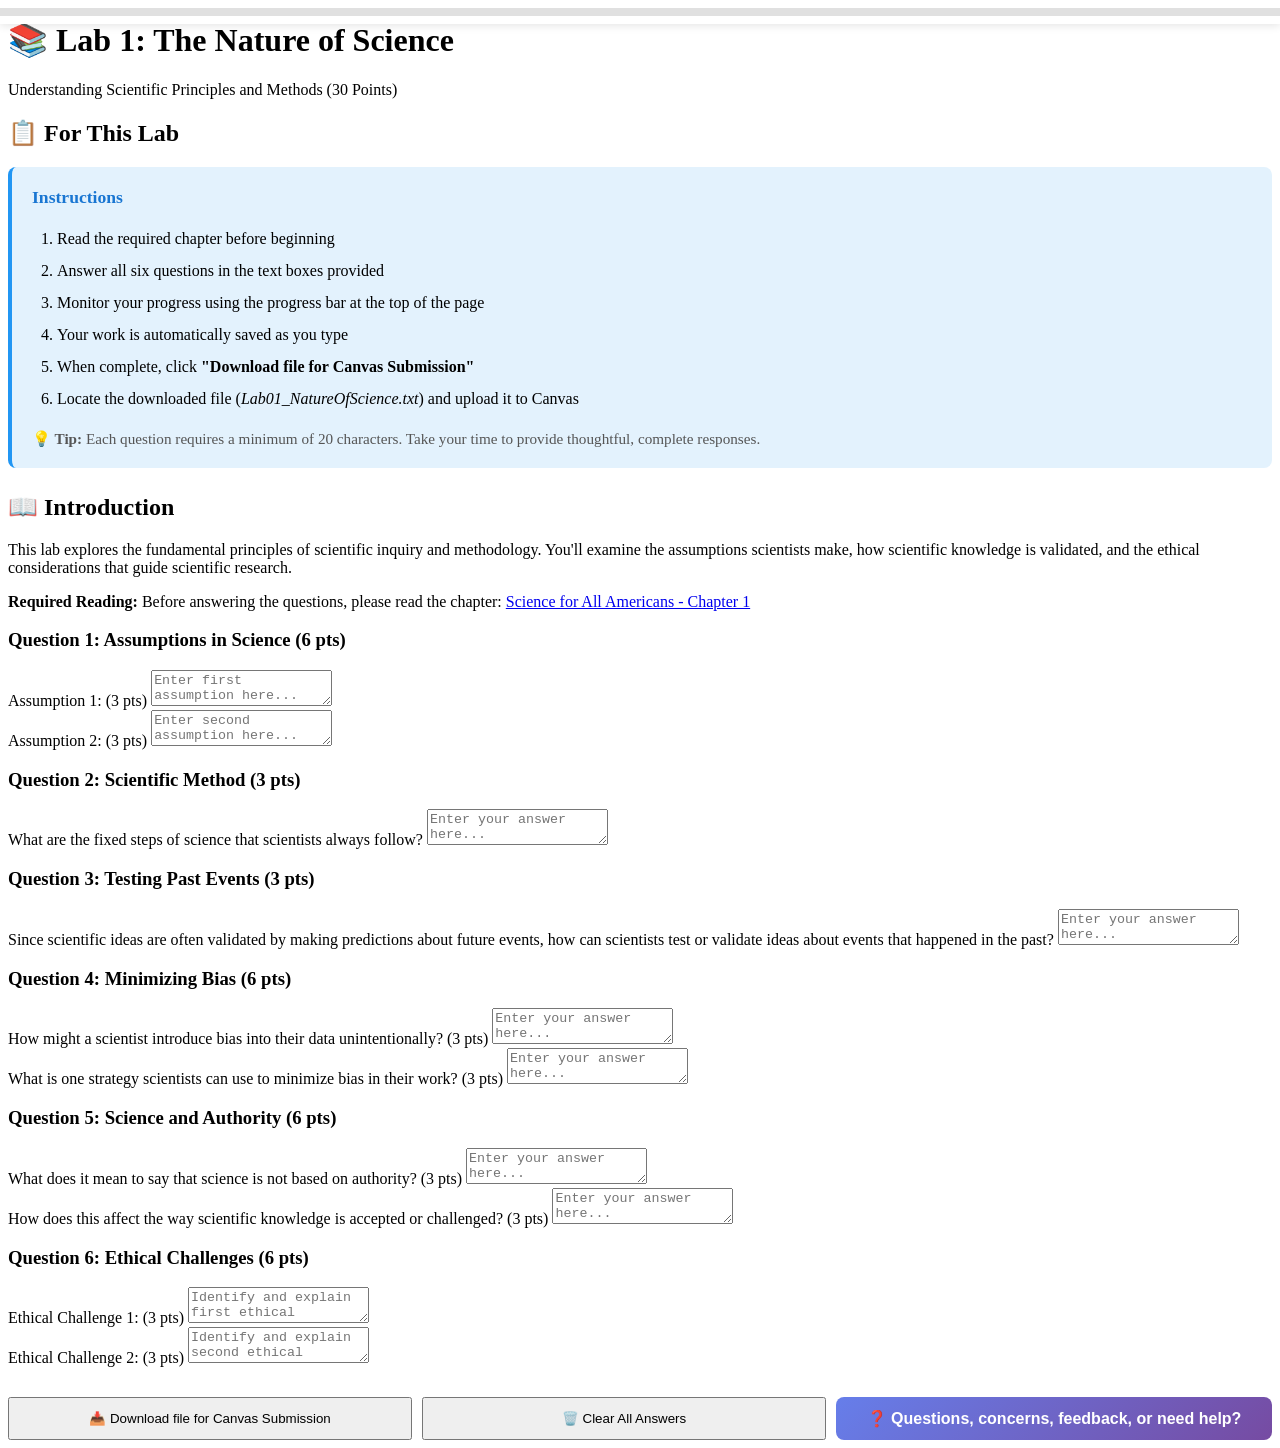
==== web-components/lab01/index.html @ 38964fb0 "Remove extra nested ul containers from all labs - use inline filename format for single-file labs" ====
<!DOCTYPE html>
<html lang="en">
  <head>
    <meta charset="UTF-8" />
    <meta name="viewport" content="width=device-width, initial-scale=1.0" />
    <title>Lab 1: Nature of Science</title>
    <link rel="stylesheet" href="./shared/styles/common.css" />
    <link rel="stylesheet" href="./shared/styles/lab-styles.css" />
  </head>
  <body>
    <!-- Progress Indicator -->
    <div
      class="progress-indicator"
      style="
        position: fixed;
        top: 0;
        left: 0;
        right: 0;
        z-index: 1000;
        background: rgba(255, 255, 255, 0.98);
        box-shadow: 0 2px 8px rgba(0, 0, 0, 0.1);
        padding: 8px 0;
      "
    >
      <div
        class="progress-bar"
        style="width: 100%; height: 8px; background: #e0e0e0; overflow: hidden"
      >
        <div
          class="progress-fill"
          id="progressFill"
          style="
            height: 8px;
            background: linear-gradient(90deg, #667eea 0%, #764ba2 100%);
            width: 0%;
            transition: width 0.3s ease;
            display: block;
          "
        ></div>
      </div>
    </div>

    <div class="container">
      <div class="header">
        <h1>📚 Lab 1: The Nature of Science</h1>
        <p>Understanding Scientific Principles and Methods (30 Points)</p>
      </div>

      <div class="content">
        <!-- For this Lab Section -->
        <div class="section">
          <h2>📋 For This Lab</h2>
          <div
            class="info-box"
            style="
              background: #e3f2fd;
              border-left: 4px solid #2196f3;
              padding: 20px;
              border-radius: 8px;
              margin-bottom: 25px;
            "
          >
            <h3
              style="
                margin-top: 0;
                margin-bottom: 15px;
                color: #1976d2;
                font-size: 1.1em;
              "
            >
              Instructions
            </h3>
            <ol style="margin: 0; padding-left: 25px; line-height: 2">
              <li>Read the required chapter before beginning</li>
              <li>Answer all six questions in the text boxes provided</li>
              <li>
                Monitor your progress using the progress bar at the top of the
                page
              </li>
              <li>Your work is automatically saved as you type</li>
              <li>
                When complete, click
                <strong>"Download file for Canvas Submission"</strong>
              </li>
              <li>
                Locate the downloaded file (<em>Lab01_NatureOfScience.txt</em>)
                and upload it to Canvas
              </li>
            </ol>
            <p
              style="
                margin-top: 15px;
                margin-bottom: 0;
                font-size: 0.95em;
                color: #555;
              "
            >
              <strong>💡 Tip:</strong> Each question requires a minimum of 20
              characters. Take your time to provide thoughtful, complete
              responses.
            </p>
          </div>
        </div>

        <!-- Introduction Section -->
        <div class="section">
          <h2>📖 Introduction</h2>
          <div class="intro-box">
            <p>
              This lab explores the fundamental principles of scientific inquiry
              and methodology. You'll examine the assumptions scientists make,
              how scientific knowledge is validated, and the ethical
              considerations that guide scientific research.
            </p>
            <p>
              <strong>Required Reading:</strong> Before answering the questions,
              please read the chapter:
              <a
                href="http://www.project2061.org/publications/sfaa/online/chap1.htm"
                target="_blank"
              >
                Science for All Americans - Chapter 1
              </a>
            </p>
          </div>
        </div>

        <form id="questionForm">
          <div class="section">
            <h3>Question 1: Assumptions in Science (6 pts)</h3>
            <div class="form-group">
              <label for="q1a">Assumption 1: (3 pts)</label>
              <textarea
                id="q1a"
                placeholder="Enter first assumption here..."
              ></textarea>
            </div>
            <div class="form-group">
              <label for="q1b">Assumption 2: (3 pts)</label>
              <textarea
                id="q1b"
                placeholder="Enter second assumption here..."
              ></textarea>
            </div>
          </div>

          <div class="section">
            <h3>Question 2: Scientific Method (3 pts)</h3>
            <div class="form-group">
              <label for="q2"
                >What are the fixed steps of science that scientists always
                follow?</label
              >
              <textarea
                id="q2"
                placeholder="Enter your answer here..."
              ></textarea>
            </div>
          </div>

          <div class="section">
            <h3>Question 3: Testing Past Events (3 pts)</h3>
            <div class="form-group">
              <label for="q3"
                >Since scientific ideas are often validated by making
                predictions about future events, how can scientists test or
                validate ideas about events that happened in the past?</label
              >
              <textarea
                id="q3"
                placeholder="Enter your answer here..."
              ></textarea>
            </div>
          </div>

          <div class="section">
            <h3>Question 4: Minimizing Bias (6 pts)</h3>
            <div class="form-group">
              <label for="q4a"
                >How might a scientist introduce bias into their data
                unintentionally? (3 pts)</label
              >
              <textarea
                id="q4a"
                placeholder="Enter your answer here..."
              ></textarea>
            </div>
            <div class="form-group">
              <label for="q4b"
                >What is one strategy scientists can use to minimize bias in
                their work? (3 pts)</label
              >
              <textarea
                id="q4b"
                placeholder="Enter your answer here..."
              ></textarea>
            </div>
          </div>

          <div class="section">
            <h3>Question 5: Science and Authority (6 pts)</h3>
            <div class="form-group">
              <label for="q5a"
                >What does it mean to say that science is not based on
                authority? (3 pts)</label
              >
              <textarea
                id="q5a"
                placeholder="Enter your answer here..."
              ></textarea>
            </div>
            <div class="form-group">
              <label for="q5b"
                >How does this affect the way scientific knowledge is accepted
                or challenged? (3 pts)</label
              >
              <textarea
                id="q5b"
                placeholder="Enter your answer here..."
              ></textarea>
            </div>
          </div>

          <div class="section">
            <h3>Question 6: Ethical Challenges (6 pts)</h3>
            <div class="form-group">
              <label for="q6a">Ethical Challenge 1: (3 pts)</label>
              <textarea
                id="q6a"
                placeholder="Identify and explain first ethical challenge..."
              ></textarea>
            </div>
            <div class="form-group">
              <label for="q6b">Ethical Challenge 2: (3 pts)</label>
              <textarea
                id="q6b"
                placeholder="Identify and explain second ethical challenge..."
              ></textarea>
            </div>
          </div>

          <div
            class="button-container"
            style="
              display: flex;
              gap: 10px;
              flex-wrap: wrap;
              justify-content: center;
              margin-top: 30px;
            "
          >
            <button
              type="button"
              class="download-btn"
              onclick="downloadAnswers()"
              style="flex: 1; min-width: 200px"
            >
              📥 Download file for Canvas Submission
            </button>
            <button
              type="button"
              class="clear-btn"
              onclick="clearForm()"
              style="flex: 1; min-width: 200px"
            >
              🗑️ Clear All Answers
            </button>
            <button
              type="button"
              class="help-btn"
              onclick="window.location.href='mailto:JMartinelli@peru.edu?subject=Lab 1 - Question/Feedback&body=Hi Dr. M,%0D%0A%0D%0AI have a question about Lab 1:%0D%0A%0D%0A'"
              style="
                flex: 1;
                min-width: 200px;
                background: linear-gradient(135deg, #667eea 0%, #764ba2 100%);
                color: white;
                padding: 12px 24px;
                border: none;
                border-radius: 8px;
                cursor: pointer;
                font-size: 1em;
                font-weight: 600;
                transition: transform 0.2s, box-shadow 0.2s;
              "
              onmouseover="this.style.transform='translateY(-2px)'; this.style.boxShadow='0 8px 16px rgba(102, 126, 234, 0.4)'"
              onmouseout="this.style.transform='translateY(0)'; this.style.boxShadow='0 4px 8px rgba(0, 0, 0, 0.1)'"
            >
              ❓ Questions, concerns, feedback, or need help?
            </button>
          </div>
        </form>
      </div>
    </div>

    <script>
      // Update progress indicator based on points
      function updateProgress() {
        let earnedPoints = 0;
        const totalPoints = 30; // 6+3+3+6+6+6 = 30 points
        const questionPoints = {
          q1a: 3,
          q1b: 3, // Q1: 6 pts total (3 each)
          q2: 3, // Q2: 3 pts
          q3: 3, // Q3: 3 pts
          q4a: 3,
          q4b: 3, // Q4: 6 pts total (3 each)
          q5a: 3,
          q5b: 3, // Q5: 6 pts total (3 each)
          q6a: 3,
          q6b: 3, // Q6: 6 pts total (3 each)
        };

        const fields = [
          "q1a",
          "q1b",
          "q2",
          "q3",
          "q4a",
          "q4b",
          "q5a",
          "q5b",
          "q6a",
          "q6b",
        ];

        fields.forEach((field) => {
          const answer = document.getElementById(field).value.trim();
          if (answer) {
            earnedPoints += questionPoints[field];
          }
        });

        const percentage = (earnedPoints / totalPoints) * 100;

        const progressFillElement = document.getElementById("progressFill");

        if (progressFillElement) {
          progressFillElement.style.width = percentage + "%";
        }
      }

      // Load saved answers from localStorage when page loads
      window.addEventListener("load", function () {
        const fields = [
          "q1a",
          "q1b",
          "q2",
          "q3",
          "q4a",
          "q4b",
          "q5a",
          "q5b",
          "q6a",
          "q6b",
        ];
        fields.forEach((field) => {
          const saved = localStorage.getItem(field);
          if (saved) {
            document.getElementById(field).value = saved;
          }
        });
        // Update progress after loading saved values
        updateProgress();
      });

      // Save answers to localStorage as user types
      document.querySelectorAll("textarea").forEach((textarea) => {
        textarea.addEventListener("input", function () {
          localStorage.setItem(this.id, this.value);
          updateProgress();
        });

        // Add validation on blur
        textarea.addEventListener("blur", function () {
          validateTextarea(this);
        });
      });

      function validateTextarea(textarea) {
        const minLength = 20;
        const value = textarea.value.trim();

        // Clear previous errors
        const existingError =
          textarea.parentElement.querySelector(".validation-error");
        if (existingError) {
          existingError.remove();
        }
        textarea.style.borderColor = "";
        textarea.style.backgroundColor = "";

        if (value && value.length < minLength) {
          textarea.style.borderColor = "#dc2626";
          textarea.style.backgroundColor = "#fef2f2";

          const errorDiv = document.createElement("div");
          errorDiv.className = "validation-error";
          errorDiv.style.color = "#dc2626";
          errorDiv.style.fontSize = "0.875rem";
          errorDiv.style.marginTop = "0.25rem";
          errorDiv.textContent =
            "⚠️ Please provide more detail (at least " +
            minLength +
            " characters)";

          textarea.parentElement.appendChild(errorDiv);
          return false;
        }
        return true;
      }

      function downloadAnswers() {
        // Validate all answers before downloading
        let allValid = true;
        const emptyQuestions = [];
        const shortQuestions = [];

        const fields = [
          "q1a",
          "q1b",
          "q2",
          "q3",
          "q4a",
          "q4b",
          "q5a",
          "q5b",
          "q6a",
          "q6b",
        ];

        fields.forEach((field) => {
          const textarea = document.getElementById(field);
          const value = textarea.value.trim();

          if (!value) {
            emptyQuestions.push(field);
            allValid = false;
          } else if (!validateTextarea(textarea)) {
            shortQuestions.push(field);
            allValid = false;
          }
        });

        if (!allValid) {
          let message = "Please complete the following before downloading:\n\n";
          if (emptyQuestions.length > 0) {
            message += "Empty fields: " + emptyQuestions.join(", ") + "\n";
          }
          if (shortQuestions.length > 0) {
            message +=
              "Fields needing more detail: " + shortQuestions.join(", ");
          }
          alert(message);

          // Scroll to first error
          const firstError = document.getElementById(
            emptyQuestions[0] || shortQuestions[0]
          );
          if (firstError) {
            firstError.scrollIntoView({ behavior: "smooth", block: "center" });
          }
          return;
        }

        const answers = [];

        // Header with metadata
        answers.push("LAB: 01");
        answers.push("TITLE: The Nature of Science");
        answers.push("COURSE: ESCI 240");
        answers.push("DATE: " + new Date().toISOString());
        answers.push("TOTAL_POINTS: 30");
        answers.push("=".repeat(70));
        answers.push("");

        // Question 1 - Split format
        answers.push("[QUESTION_1]");
        answers.push("POINTS: 6");
        answers.push("TYPE: split");
        answers.push("PROMPT: List two assumptions in science.");
        answers.push("");
        answers.push("[PART_A]");
        answers.push(document.getElementById("q1a").value.trim());
        answers.push("[/PART_A]");
        answers.push("");
        answers.push("[PART_B]");
        answers.push(document.getElementById("q1b").value.trim());
        answers.push("[/PART_B]");
        answers.push("[/QUESTION_1]");
        answers.push("");

        // Question 2
        answers.push("[QUESTION_2]");
        answers.push("POINTS: 3");
        answers.push("TYPE: essay");
        answers.push(
          "PROMPT: What are the fixed steps of science that scientists always follow?"
        );
        answers.push("");
        answers.push("[ANSWER]");
        answers.push(document.getElementById("q2").value.trim());
        answers.push("[/ANSWER]");
        answers.push("[/QUESTION_2]");
        answers.push("");

        // Question 3
        answers.push("[QUESTION_3]");
        answers.push("POINTS: 3");
        answers.push("TYPE: essay");
        answers.push(
          "PROMPT: Since scientific ideas are often validated by making predictions about future events, how can scientists test or validate ideas about events that happened in the past?"
        );
        answers.push("");
        answers.push("[ANSWER]");
        answers.push(document.getElementById("q3").value.trim());
        answers.push("[/ANSWER]");
        answers.push("[/QUESTION_3]");
        answers.push("");

        // Question 4 - Split format
        answers.push("[QUESTION_4]");
        answers.push("POINTS: 6");
        answers.push("TYPE: split");
        answers.push("PROMPT: Bias in Science");
        answers.push("");
        answers.push("[PART_A]");
        answers.push(
          "How might a scientist introduce bias into their data unintentionally?"
        );
        answers.push("");
        answers.push(document.getElementById("q4a").value.trim());
        answers.push("[/PART_A]");
        answers.push("");
        answers.push("[PART_B]");
        answers.push(
          "What is one strategy scientists can use to minimize bias in their work?"
        );
        answers.push("");
        answers.push(document.getElementById("q4b").value.trim());
        answers.push("[/PART_B]");
        answers.push("[/QUESTION_4]");
        answers.push("");

        // Question 5 - Split format
        answers.push("[QUESTION_5]");
        answers.push("POINTS: 6");
        answers.push("TYPE: split");
        answers.push("PROMPT: Science and Authority");
        answers.push("");
        answers.push("[PART_A]");
        answers.push(
          "What does it mean to say that science is not based on authority?"
        );
        answers.push("");
        answers.push(document.getElementById("q5a").value.trim());
        answers.push("[/PART_A]");
        answers.push("");
        answers.push("[PART_B]");
        answers.push(
          "How does this affect the way scientific knowledge is accepted or challenged?"
        );
        answers.push("");
        answers.push(document.getElementById("q5b").value.trim());
        answers.push("[/PART_B]");
        answers.push("[/QUESTION_5]");
        answers.push("");

        // Question 6 - Split format
        answers.push("[QUESTION_6]");
        answers.push("POINTS: 6");
        answers.push("TYPE: split");
        answers.push(
          "PROMPT: Identify and briefly explain two common ethical challenges that scientists may face in their work."
        );
        answers.push("");
        answers.push("[PART_A]");
        answers.push("Ethical Challenge 1:");
        answers.push("");
        answers.push(document.getElementById("q6a").value.trim());
        answers.push("[/PART_A]");
        answers.push("");
        answers.push("[PART_B]");
        answers.push("Ethical Challenge 2:");
        answers.push("");
        answers.push(document.getElementById("q6b").value.trim());
        answers.push("[/PART_B]");
        answers.push("[/QUESTION_6]");
        answers.push("");

        // Footer
        answers.push("=".repeat(70));
        answers.push("END OF SUBMISSION");

        const blob = new Blob([answers.join("\n")], { type: "text/plain" });
        const url = window.URL.createObjectURL(blob);
        const a = document.createElement("a");
        a.href = url;
        a.download = "Lab01_NatureOfScience.txt";
        document.body.appendChild(a);
        a.click();
        document.body.removeChild(a);
        window.URL.revokeObjectURL(url);

        alert("Your answers have been downloaded as a text file!");
      }

      function clearForm() {
        if (
          confirm(
            "Are you sure you want to clear all answers? This cannot be undone."
          )
        ) {
          const fields = [
            "q1a",
            "q1b",
            "q2",
            "q3",
            "q4a",
            "q4b",
            "q5a",
            "q5b",
            "q6a",
            "q6b",
          ];
          fields.forEach((field) => {
            document.getElementById(field).value = "";
            localStorage.removeItem(field);
          });
          updateProgress();
          alert("All answers have been cleared.");
        }
      }
    </script>
  </body>
</html>
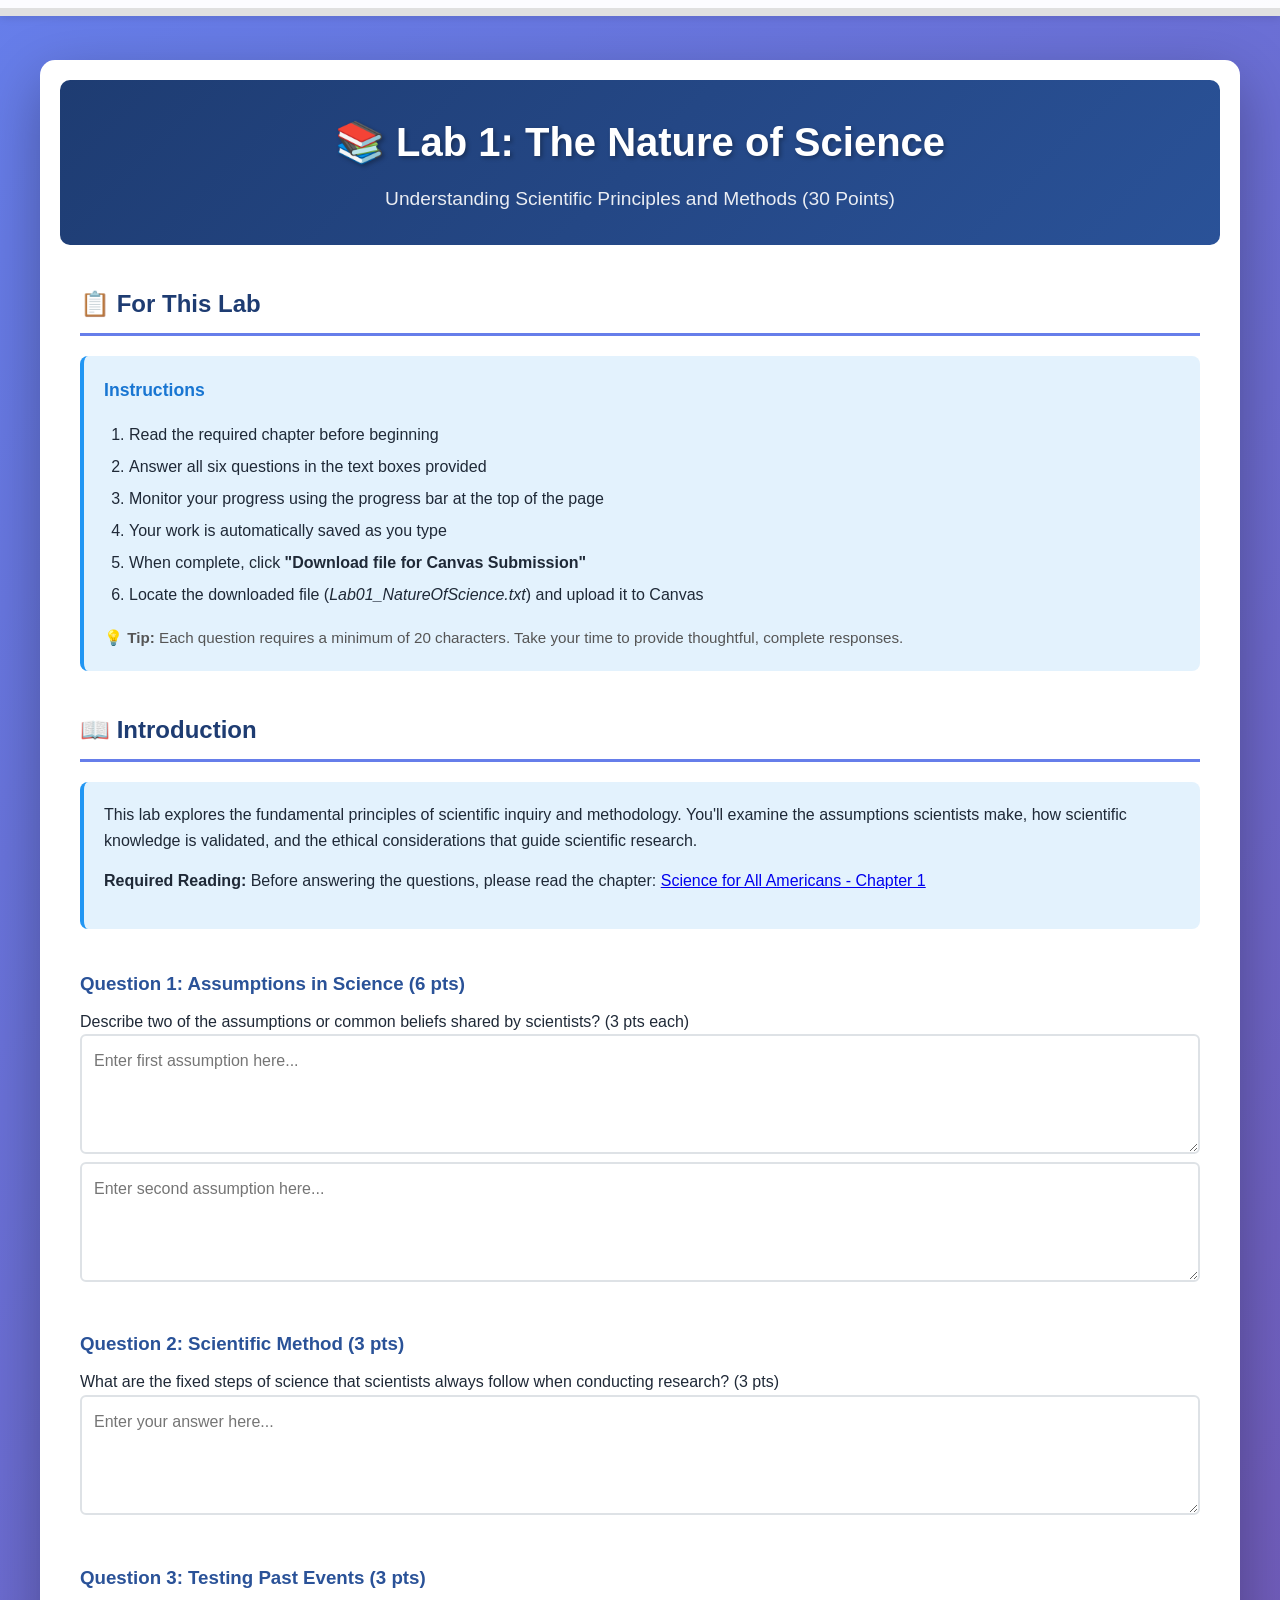
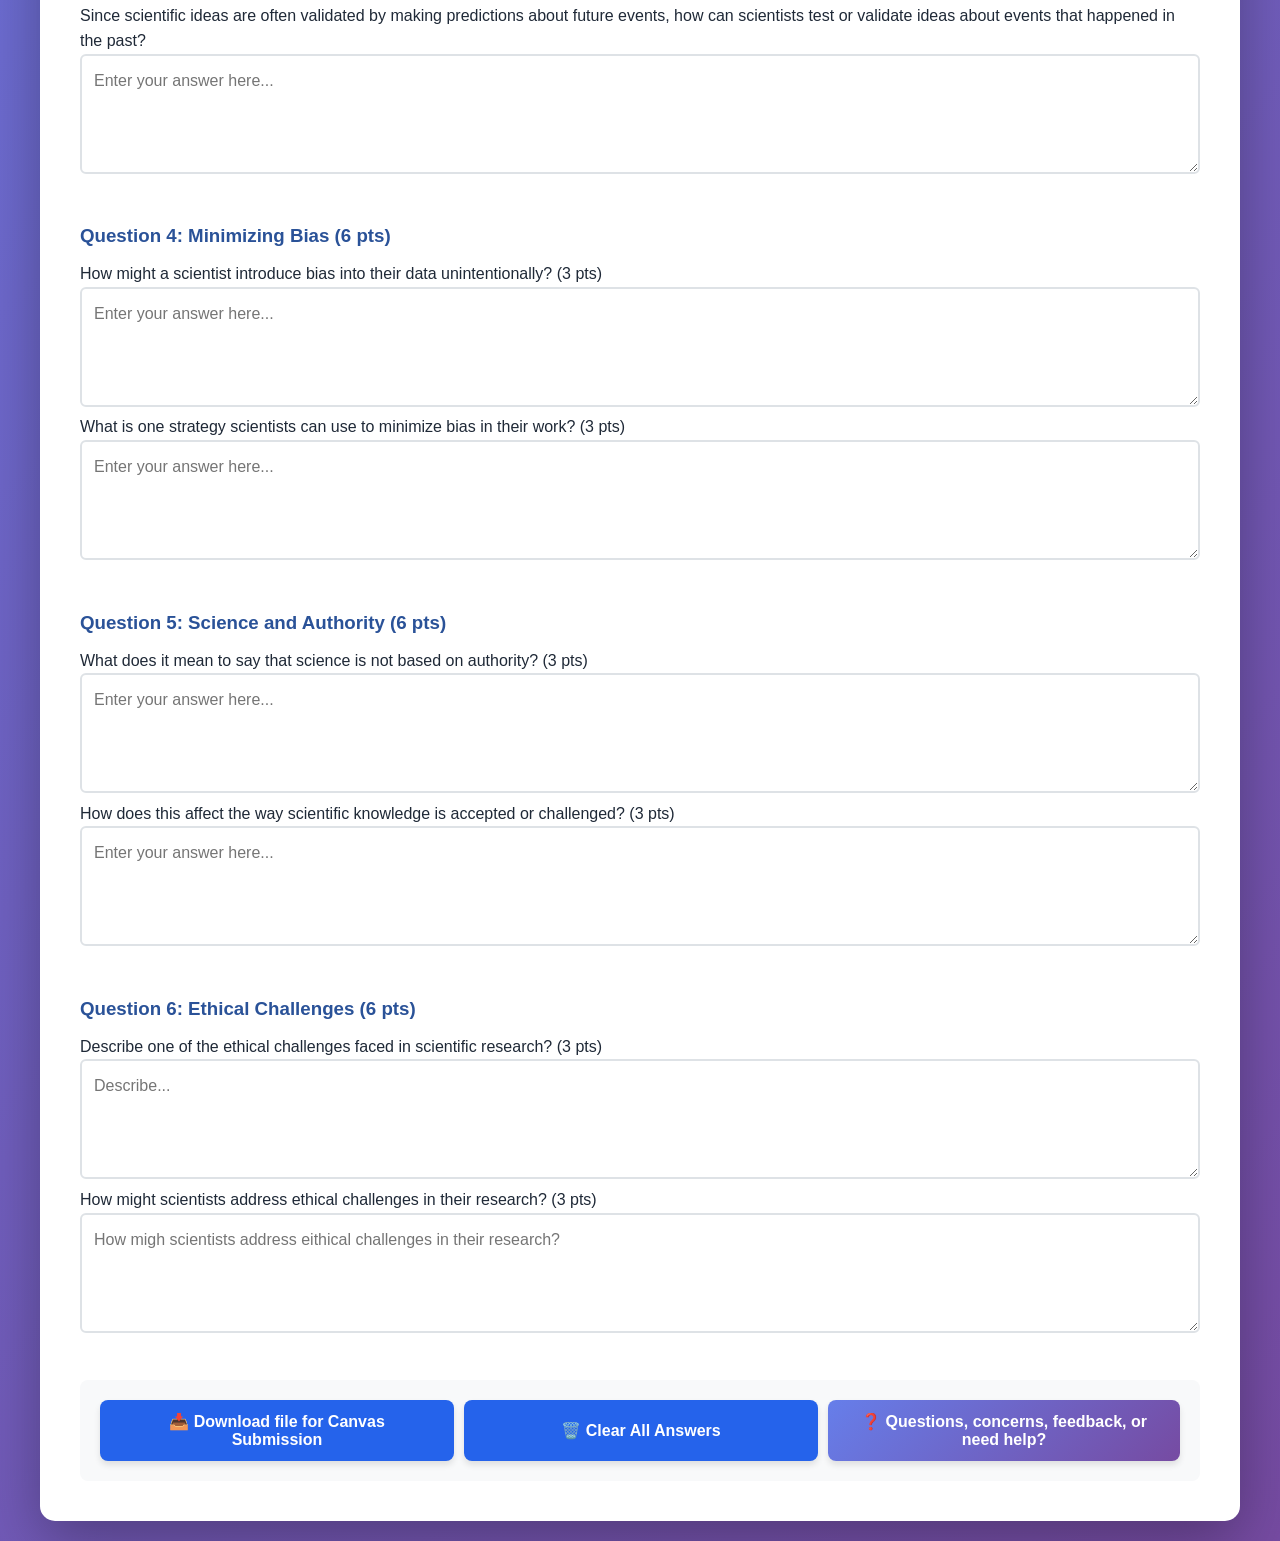
==== commit 4ba99805: "Fix CSS paths and enhance Lab 1 web interface - Fixed CSS paths in all lab HTML files (./shared -> ." ====
--- a/web-components/lab01/index.html
+++ b/web-components/lab01/index.html
@@ -4,8 +4,8 @@
     <meta charset="UTF-8" />
     <meta name="viewport" content="width=device-width, initial-scale=1.0" />
     <title>Lab 1: Nature of Science</title>
-    <link rel="stylesheet" href="./shared/styles/common.css" />
-    <link rel="stylesheet" href="./shared/styles/lab-styles.css" />
+    <link rel="stylesheet" href="../shared/styles/common.css" />
+    <link rel="stylesheet" href="../shared/styles/lab-styles.css" />
   </head>
   <body>
     <!-- Progress Indicator -->
@@ -124,19 +124,20 @@
             </p>
           </div>
         </div>
-
         <form id="questionForm">
           <div class="section">
             <h3>Question 1: Assumptions in Science (6 pts)</h3>
             <div class="form-group">
-              <label for="q1a">Assumption 1: (3 pts)</label>
+              <label for="q1a"
+                >Describe two of the assumptions or common beliefs shared by
+                scientists? (3 pts each)</label
+              >
               <textarea
                 id="q1a"
                 placeholder="Enter first assumption here..."
               ></textarea>
             </div>
             <div class="form-group">
-              <label for="q1b">Assumption 2: (3 pts)</label>
               <textarea
                 id="q1b"
                 placeholder="Enter second assumption here..."
@@ -149,8 +150,8 @@
             <div class="form-group">
               <label for="q2"
                 >What are the fixed steps of science that scientists always
-                follow?</label
-              >
+                follow when conducting research? (3 pts)
+              </label>
               <textarea
                 id="q2"
                 placeholder="Enter your answer here..."
@@ -224,17 +225,20 @@
           <div class="section">
             <h3>Question 6: Ethical Challenges (6 pts)</h3>
             <div class="form-group">
-              <label for="q6a">Ethical Challenge 1: (3 pts)</label>
-              <textarea
-                id="q6a"
-                placeholder="Identify and explain first ethical challenge..."
-              ></textarea>
-            </div>
-            <div class="form-group">
-              <label for="q6b">Ethical Challenge 2: (3 pts)</label>
+              <label for="q6a"
+                >Describe one of the ethical challenges faced in scientific
+                research? (3 pts)</label
+              >
+              <textarea id="q6a" placeholder="Describe..."></textarea>
+            </div>
+            <div class="form-group">
+              <label for="q6b"
+                >How might scientists address ethical challenges in their
+                research? (3 pts)</label
+              >
               <textarea
                 id="q6b"
-                placeholder="Identify and explain second ethical challenge..."
+                placeholder="How migh scientists address eithical challenges in their research?"
               ></textarea>
             </div>
           </div>
--- a/web-components/shared/styles/common.css
+++ b/web-components/shared/styles/common.css
@@ -0,0 +1,81 @@
+:root {
+  --primary-color: #2563eb;
+  --success-color: #10b981;
+  --background: #ffffff;
+  --text-color: #1f2937;
+  --border-color: #e5e7eb;
+}
+
+* {
+  box-sizing: border-box;
+  margin: 0;
+  padding: 0;
+}
+
+body {
+  font-family: -apple-system, BlinkMacSystemFont, "Segoe UI", Roboto, Oxygen,
+    Ubuntu, Cantarell, sans-serif;
+  line-height: 1.6;
+  color: var(--text-color);
+  background-color: var(--background);
+  padding: 20px;
+}
+
+.container {
+  max-width: 1200px;
+  margin: 0 auto;
+}
+
+/* Progress Indicator */
+.progress-indicator {
+  position: fixed;
+  top: 0;
+  left: 0;
+  right: 0;
+  z-index: 1000;
+  background: rgba(255, 255, 255, 0.98);
+  box-shadow: 0 2px 8px rgba(0, 0, 0, 0.1);
+  padding: 8px 0;
+}
+
+.progress-bar {
+  width: 100%;
+  height: 8px;
+  background: #e0e0e0;
+  overflow: hidden;
+}
+
+.progress-fill {
+  height: 100%;
+  background: linear-gradient(90deg, #667eea 0%, #764ba2 100%);
+  width: 0%;
+  transition: width 0.3s ease;
+}
+
+/* Add top padding to body when progress indicator is present */
+body:has(.progress-indicator) {
+  padding-top: 60px;
+}
+
+button {
+  background-color: var(--primary-color);
+  color: white;
+  border: none;
+  padding: 10px 20px;
+  border-radius: 5px;
+  cursor: pointer;
+  font-size: 16px;
+  transition: opacity 0.2s;
+}
+
+button:hover {
+  opacity: 0.9;
+}
+
+button:active {
+  opacity: 0.8;
+}
+
+.success {
+  background-color: var(--success-color);
+}
--- a/web-components/shared/styles/lab-styles.css
+++ b/web-components/shared/styles/lab-styles.css
@@ -0,0 +1,600 @@
+/**
+ * Lab Styles - Common styling for all ESCI 240 labs
+ * Question boxes, tables, forms, buttons, etc.
+ */
+
+/* === BASE STYLES === */
+* {
+  margin: 0;
+  padding: 0;
+  box-sizing: border-box;
+}
+
+body {
+  font-family: "Segoe UI", Tahoma, Geneva, Verdana, sans-serif;
+  background: linear-gradient(135deg, #667eea 0%, #764ba2 100%);
+  min-height: 100vh;
+  padding: 20px;
+}
+
+/* === MAIN CONTAINER === */
+.container {
+  max-width: 1200px;
+  margin: 0 auto;
+  background: white;
+  border-radius: 15px;
+  padding: 20px;
+  box-shadow: 0 20px 60px rgba(0, 0, 0, 0.3);
+}
+
+/* === HEADER === */
+.header {
+  background: linear-gradient(135deg, #1e3c72 0%, #2a5298 100%);
+  color: white;
+  padding: 30px;
+  text-align: center;
+  border-radius: 10px;
+  margin-bottom: 20px;
+}
+
+.header h1 {
+  font-size: 2.5em;
+  margin-bottom: 10px;
+  text-shadow: 2px 2px 4px rgba(0, 0, 0, 0.3);
+}
+
+.header p {
+  font-size: 1.2em;
+  opacity: 0.9;
+}
+
+/* === PROGRESS INDICATOR === */
+.progress-indicator {
+  position: fixed;
+  top: 0;
+  left: 0;
+  width: 100%;
+  height: 4px;
+  background: #dee2e6;
+  z-index: 1000;
+}
+
+.progress-bar {
+  height: 100%;
+  background: linear-gradient(90deg, #667eea 0%, #764ba2 100%);
+  width: 0%;
+  transition: width 0.3s;
+}
+
+/* === CONTENT AREA === */
+.content {
+  padding: 20px;
+}
+
+/* === SECTIONS === */
+.section {
+  margin-bottom: 40px;
+}
+
+.section h2 {
+  color: #1e3c72;
+  border-bottom: 3px solid #667eea;
+  padding-bottom: 10px;
+  margin-bottom: 20px;
+}
+
+.section h3 {
+  color: #2a5298;
+  margin-top: 15px;
+  margin-bottom: 10px;
+}
+
+/* === INFO BOXES === */
+.intro-box,
+.info-box {
+  background: #e3f2fd;
+  border-left: 4px solid #2196f3;
+  padding: 20px;
+  border-radius: 8px;
+  margin: 20px 0;
+}
+
+.intro-box p,
+.info-box p {
+  margin-bottom: 15px;
+  line-height: 1.6;
+}
+
+.intro-box ul,
+.info-box ul {
+  margin-left: 30px;
+  line-height: 2;
+}
+
+/* === QUESTIONS === */
+.question {
+  background: white;
+  padding: 20px;
+  margin: 20px 0;
+  border-radius: 8px;
+  border-left: 5px solid #667eea;
+  box-shadow: 0 2px 4px rgba(0, 0, 0, 0.1);
+  transition: transform 0.2s, box-shadow 0.2s;
+}
+
+.question:hover {
+  transform: translateY(-2px);
+  box-shadow: 0 4px 8px rgba(0, 0, 0, 0.15);
+}
+
+.question-label {
+  font-weight: 600;
+  color: #1e3c72;
+  margin-bottom: 15px;
+  display: block;
+  font-size: 1.1em;
+}
+
+.question-points {
+  color: #667eea;
+  font-size: 0.9em;
+  font-weight: normal;
+  margin-left: 10px;
+}
+
+/* === DIAGRAMS === */
+.diagram-container {
+  background: white;
+  padding: 20px;
+  border-radius: 10px;
+  margin: 20px 0;
+  box-shadow: 0 4px 6px rgba(0, 0, 0, 0.1);
+  text-align: center;
+}
+
+.diagram-container img {
+  max-width: 100%;
+  height: auto;
+  display: block;
+  margin: 20px auto;
+  border-radius: 8px;
+  box-shadow: 0 4px 12px rgba(0, 0, 0, 0.15);
+}
+
+.image-caption {
+  text-align: center;
+  font-style: italic;
+  font-weight: 600;
+  color: #2a5298;
+  margin-top: 10px;
+  font-size: 0.95em;
+}
+
+/* === FORMS === */
+input[type="text"],
+input[type="number"],
+select,
+textarea {
+  width: 100%;
+  padding: 12px;
+  border: 2px solid #dee2e6;
+  border-radius: 6px;
+  font-size: 16px;
+  transition: border-color 0.3s;
+  font-family: inherit;
+}
+
+input[type="text"]:focus,
+input[type="number"]:focus,
+select:focus,
+textarea:focus {
+  outline: none;
+  border-color: #667eea;
+  box-shadow: 0 0 0 3px rgba(102, 126, 234, 0.1);
+}
+
+textarea {
+  min-height: 120px;
+  resize: vertical;
+  line-height: 1.6;
+}
+
+/* === INLINE INPUTS === */
+.inline-inputs {
+  display: flex;
+  align-items: center;
+  gap: 10px;
+}
+
+.inline-inputs input[type="number"],
+.inline-inputs input[type="text"] {
+  width: 80px;
+  flex-shrink: 0;
+}
+
+.inline-inputs span {
+  flex-shrink: 0;
+}
+
+.inline-inputs .unit-label {
+  color: #6c757d;
+  font-style: italic;
+}
+
+/* === TABLES === */
+.table-container {
+  overflow-x: auto;
+  padding: 20px 0;
+  margin: 20px 0;
+}
+
+table {
+  width: 100%;
+  border-collapse: collapse;
+  background: white;
+  box-shadow: 0 2px 4px rgba(0, 0, 0, 0.1);
+  border-radius: 8px;
+  overflow: hidden;
+}
+
+th {
+  background: linear-gradient(135deg, #1e3c72 0%, #2a5298 100%);
+  color: white;
+  padding: 15px;
+  text-align: left;
+  font-weight: 600;
+}
+
+td {
+  padding: 12px 15px;
+  border: 1px solid #dee2e6;
+}
+
+td input,
+td select {
+  width: 100%;
+}
+
+/* === BUTTONS === */
+.button-container {
+  display: flex;
+  gap: 15px;
+  justify-content: center;
+  margin-top: 30px;
+  padding: 20px;
+  background: #f8f9fa;
+  border-radius: 8px;
+}
+
+.controls {
+  display: flex;
+  gap: 10px;
+  margin-top: 20px;
+  justify-content: center;
+  flex-wrap: wrap;
+  align-items: center;
+}
+
+button {
+  padding: 12px 25px;
+  font-size: 16px;
+  font-weight: 600;
+  border: none;
+  border-radius: 8px;
+  cursor: pointer;
+  transition: all 0.3s;
+  box-shadow: 0 4px 6px rgba(0, 0, 0, 0.1);
+}
+
+button:hover {
+  transform: translateY(-2px);
+  box-shadow: 0 6px 12px rgba(0, 0, 0, 0.2);
+}
+
+.btn-export {
+  background: linear-gradient(135deg, #667eea 0%, #764ba2 100%);
+  color: white;
+}
+
+.btn-clear {
+  background: #6c757d;
+  color: white;
+}
+
+.btn-clear:hover {
+  background: #5a6268;
+}
+
+.btn-success {
+  background: #4caf50;
+  color: white;
+}
+
+.btn-success:hover {
+  background: #45a049;
+}
+
+.btn-secondary {
+  background: #9e9e9e;
+  color: white;
+}
+
+.btn-secondary:hover {
+  background: #757575;
+}
+
+/* === STEPS AND LOOPERS LAYOUT === */
+.steps-and-loopers-layout {
+  display: flex;
+  gap: 20px;
+  margin: 30px 0;
+  align-items: flex-start;
+}
+
+.steps-column {
+  flex: 0 0 350px;
+  min-width: 300px;
+  display: flex;
+  flex-direction: column;
+  gap: 20px;
+}
+
+.step-box {
+  display: flex;
+  flex-direction: column;
+}
+
+.step-box .info-box {
+  margin: 0;
+  display: flex;
+  flex-direction: column;
+}
+
+.step-box .info-box h3 {
+  margin-top: 0;
+}
+
+.step-box .info-box ul {
+  flex: 1;
+}
+
+/* === LOOPERS CONTAINER === */
+.loopers-container {
+  flex: 1;
+  min-width: 0;
+  display: flex;
+  flex-direction: column;
+  gap: 30px;
+}
+
+/* === FOUR STEP LAYOUT (deprecated but kept for compatibility) === */
+.four-step-layout {
+  display: grid;
+  grid-template-columns: repeat(4, 1fr);
+  gap: 20px;
+  margin: 30px 0;
+}
+
+/* === LOOPER WITH INSTRUCTIONS LAYOUT === */
+.looper-with-instructions {
+  display: flex;
+  gap: 20px;
+  margin: 30px 0;
+  align-items: flex-start;
+}
+
+.instruction-panel {
+  flex: 0 0 350px;
+  min-width: 300px;
+}
+
+.instruction-panel .info-box {
+  margin: 10;
+  position: sticky;
+  top: 20px;
+}
+
+.looper-panel {
+  flex: 1;
+  min-width: 0;
+}
+
+/* === IMAGE LOOPER === */
+.image-looper {
+  background: white;
+  border: 2px solid #dee2e6;
+  border-radius: 10px;
+  padding: 20px;
+  margin: 20px 0;
+  box-shadow: 0 4px 6px rgba(0, 0, 0, 0.1);
+}
+
+.looper-header {
+  display: flex;
+  justify-content: space-between;
+  align-items: center;
+  margin-bottom: 15px;
+  padding-bottom: 10px;
+  border-bottom: 2px solid #667eea;
+}
+
+.looper-header h3 {
+  color: #1e3c72;
+  margin: 0;
+  font-size: 1.3em;
+}
+
+.looper-counter {
+  font-size: 1.1em;
+  color: #6c757d;
+  font-weight: 600;
+}
+
+.looper-counter .current-index {
+  color: #667eea;
+  font-size: 1.2em;
+}
+
+.looper-image-container {
+  text-align: center;
+  background: #f8f9fa;
+  border-radius: 8px;
+  padding: 15px;
+  margin-bottom: 15px;
+  min-height: 450px;
+  display: flex;
+  align-items: center;
+  justify-content: center;
+  overflow: auto;
+  position: relative;
+  transition: all 0.3s ease;
+}
+
+.looper-image-container[data-zoomed="false"] {
+  max-height: 550px;
+}
+
+.looper-image-container[data-zoomed="true"] {
+  position: fixed;
+  top: 50%;
+  left: 50%;
+  transform: translate(-50%, -50%);
+  width: 95vw;
+  height: 95vh;
+  max-height: 95vh;
+  z-index: 9999;
+  background: rgba(0, 0, 0, 0.95);
+  border-radius: 0;
+  padding: 20px;
+}
+
+.looper-image {
+  border-radius: 5px;
+  box-shadow: 0 2px 8px rgba(0, 0, 0, 0.1);
+  transition: all 0.3s ease;
+  cursor: zoom-in;
+}
+
+.looper-image-container[data-zoomed="false"] .looper-image {
+  max-width: 90%;
+  max-height: 500px;
+  height: auto;
+  width: auto;
+}
+
+.looper-image-container[data-zoomed="true"] .looper-image {
+  max-width: 100%;
+  max-height: 100%;
+  height: auto;
+  width: auto;
+  cursor: zoom-out;
+  object-fit: contain;
+}
+
+.looper-controls {
+  display: flex;
+  gap: 10px;
+  justify-content: center;
+}
+
+.looper-btn {
+  padding: 10px 20px;
+  font-size: 16px;
+  font-weight: 600;
+  border: none;
+  border-radius: 6px;
+  cursor: pointer;
+  transition: all 0.3s;
+  background: linear-gradient(135deg, #667eea 0%, #764ba2 100%);
+  color: white;
+  box-shadow: 0 2px 4px rgba(0, 0, 0, 0.2);
+}
+
+.looper-btn:hover:not(:disabled) {
+  transform: translateY(-2px);
+  box-shadow: 0 4px 8px rgba(0, 0, 0, 0.3);
+}
+
+.looper-btn:active:not(:disabled) {
+  transform: translateY(0);
+}
+
+.looper-btn:disabled {
+  background: #6c757d;
+  cursor: not-allowed;
+  opacity: 0.5;
+}
+
+/* === RESPONSIVE DESIGN === */
+@media (max-width: 1200px) {
+  .four-step-layout {
+    grid-template-columns: repeat(2, 1fr);
+  }
+}
+
+@media (max-width: 768px) {
+  .header h1 {
+    font-size: 1.8em;
+  }
+
+  .content {
+    padding: 10px;
+  }
+
+  .button-container {
+    flex-direction: column;
+  }
+
+  button {
+    width: 100%;
+  }
+
+  .controls {
+    flex-direction: column;
+  }
+
+  .four-step-layout {
+    grid-template-columns: 1fr;
+  }
+
+  .steps-and-loopers-layout {
+    flex-direction: column;
+  }
+
+  .steps-column {
+    flex: 1;
+    width: 100%;
+  }
+
+  .looper-with-instructions {
+    flex-direction: column;
+  }
+
+  .instruction-panel {
+    flex: 1;
+    width: 100%;
+  }
+
+  .instruction-panel .info-box {
+    position: relative;
+    top: 0;
+  }
+
+  .looper-header {
+    flex-direction: column;
+    gap: 10px;
+    text-align: center;
+  }
+
+  .looper-controls {
+    flex-direction: column;
+  }
+
+  .looper-btn {
+    width: 100%;
+  }
+
+  .looper-image-container[data-zoomed="false"] .looper-image {
+    max-width: 80%;
+  }
+}
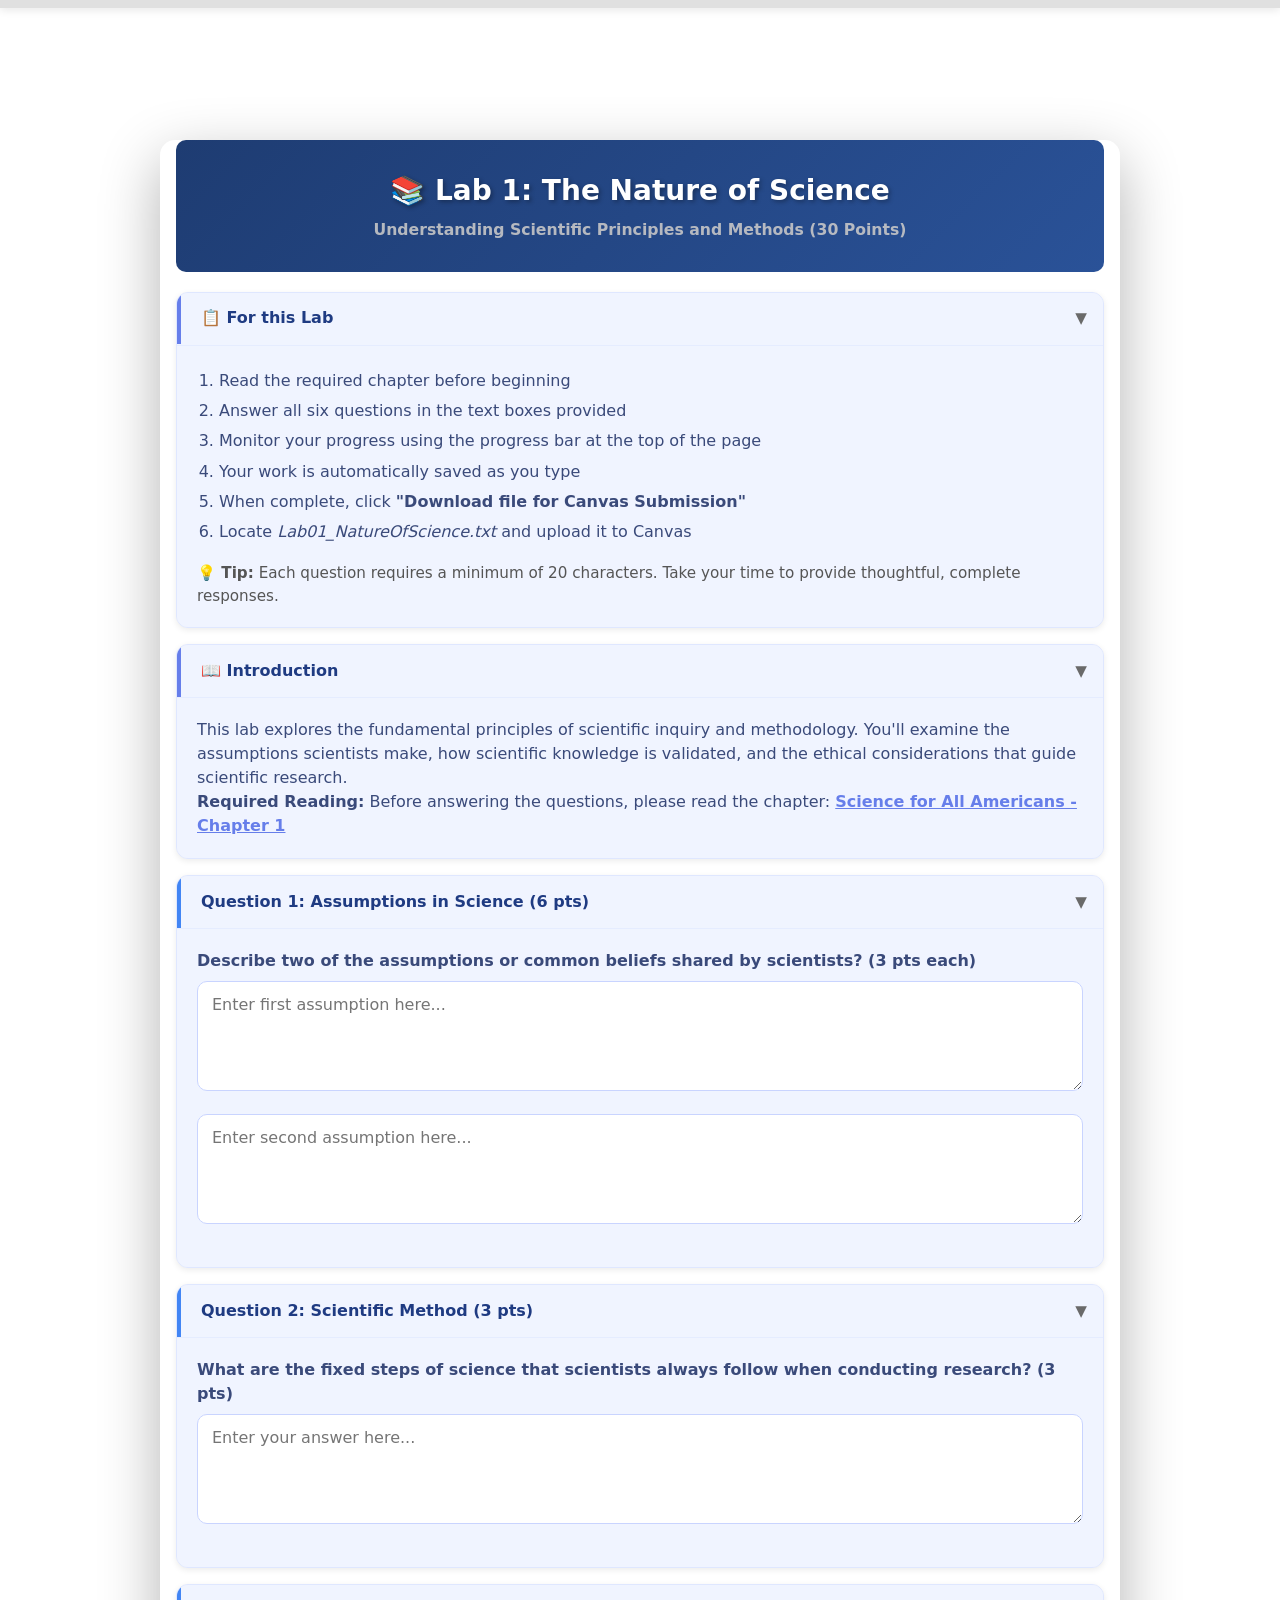
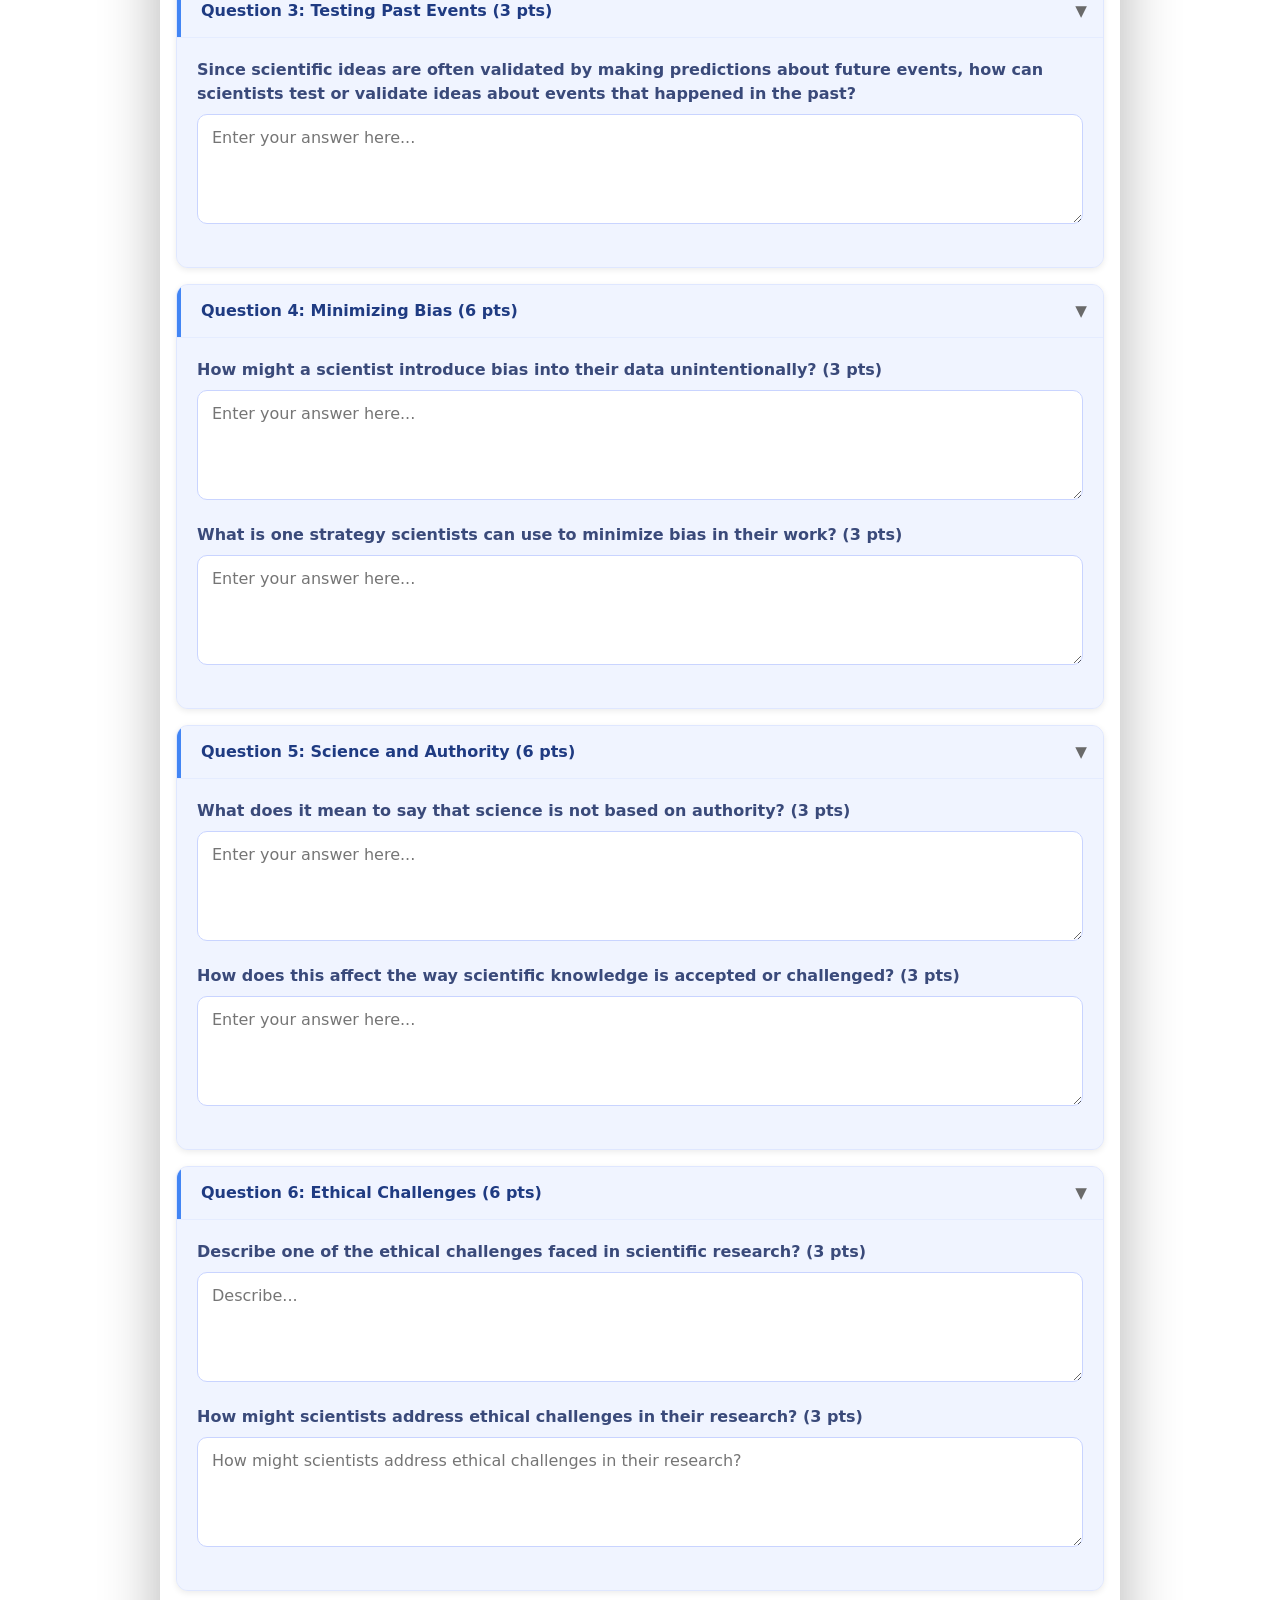
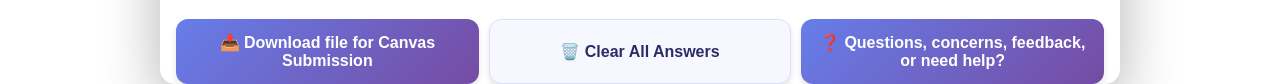
==== commit 84ac3d07: "Apply Lab 2 modern styling to Lab 1 - collapsible sections, responsive design, enhanced UI" ====
--- a/web-components/lab01/index.html
+++ b/web-components/lab01/index.html
@@ -2,41 +2,291 @@
 <html lang="en">
   <head>
     <meta charset="UTF-8" />
-    <meta name="viewport" content="width=device-width, initial-scale=1.0" />
-    <title>Lab 1: Nature of Science</title>
-    <link rel="stylesheet" href="../shared/styles/common.css" />
-    <link rel="stylesheet" href="../shared/styles/lab-styles.css" />
-  </head>
-  <body>
-    <!-- Progress Indicator -->
-    <div
-      class="progress-indicator"
-      style="
+    <meta
+      name="viewport"
+      content="width=device-width, initial-scale=1, viewport-fit=cover"
+    />
+    <title>Lab 1 - Nature of Science</title>
+
+    <!-- Optional shared styles (kept for your project structure) -->
+    <link rel="stylesheet" href="shared/styles/common.css" />
+    <link rel="stylesheet" href="shared/styles/lab-styles.css" />
+
+    <style>
+      :root {
+        --indigo: #667eea;
+        --indigo-dark: #5a67d8;
+        --purple: #764ba2;
+        --google-blue: #4285f4;
+        --surface: #f0f4ff;
+        --surface-2: #e8f0fe;
+        --ink-900: #1d263b;
+        --ink-800: #23335a;
+        --ink-700: #3a4a7a;
+        --ink-600: #4d5c8e;
+        --ink-500: #6a76a8;
+        --danger: #dc2626;
+        --radius: 12px;
+
+        /* Mobile-first typography */
+        --fs-h1: clamp(1.25rem, 2.2vw + 1rem, 1.75rem);
+        --fs-h2: clamp(1.05rem, 1.8vw + 0.9rem, 1.25rem);
+        --fs-body: clamp(0.95rem, 0.7vw + 0.8rem, 1rem);
+        --fs-btn: clamp(0.95rem, 0.7vw + 0.8rem, 1rem);
+
+        --pad-card: clamp(14px, 2vw, 20px);
+        --pad-header-y: 14px;
+        --hit-area: 44px; /* touch target minimum */
+      }
+
+      /* Page chrome */
+      html,
+      body {
+        height: 100%;
+      }
+      body {
+        margin: 0;
+        font-family: system-ui, -apple-system, Segoe UI, Roboto, Inter, Arial,
+          sans-serif;
+        color: var(--ink-700);
+        background: #fff;
+        font-size: var(--fs-body);
+        line-height: 1.5;
+        -webkit-tap-highlight-color: transparent;
+      }
+
+      .container {
+        max-width: 960px;
+        margin: 80px auto 72px;
+        padding: 0 16px;
+      }
+
+      .header h1 {
+        margin: 0 0 6px 0;
+        font-size: var(--fs-h1);
+        color: var(--ink-100);
+      }
+
+      .header p {
+        margin: 0;
+        color: #c6c6c7;
+        font-weight: 600;
+        font-size: 0.98em;
+      }
+
+      /* Top progress bar */
+      .progress-indicator {
         position: fixed;
         top: 0;
         left: 0;
         right: 0;
         z-index: 1000;
         background: rgba(255, 255, 255, 0.98);
+        backdrop-filter: saturate(120%) blur(4px);
         box-shadow: 0 2px 8px rgba(0, 0, 0, 0.1);
         padding: 8px 0;
-      "
-    >
-      <div
-        class="progress-bar"
-        style="width: 100%; height: 8px; background: #e0e0e0; overflow: hidden"
-      >
-        <div
-          class="progress-fill"
-          id="progressFill"
-          style="
-            height: 8px;
-            background: linear-gradient(90deg, #667eea 0%, #764ba2 100%);
-            width: 0%;
-            transition: width 0.3s ease;
-            display: block;
-          "
-        ></div>
+        padding-top: env(safe-area-inset-top);
+      }
+      .progress-bar {
+        width: 100%;
+        height: 8px;
+        background: #e0e0e0;
+        overflow: hidden;
+      }
+      .progress-fill {
+        height: 8px;
+        background: linear-gradient(
+          90deg,
+          var(--indigo) 0%,
+          var(--purple) 100%
+        );
+        width: 0%;
+        transition: width 0.3s ease;
+        display: block;
+      }
+
+      /* Section wrapper */
+      .section {
+        margin: 0 0 16px 0;
+      }
+
+      /* Collapsible blocks (cards) */
+      .collapsible-container {
+        border-radius: 12px;
+        overflow: hidden;
+        margin: 0 0 16px 0;
+        box-shadow: 0 2px 6px rgba(0, 0, 0, 0.08);
+        background: var(--surface);
+        border: 1px solid #dfe7ff;
+      }
+
+      .collapsible-header {
+        margin: 0;
+        padding: max(var(--pad-header-y), 12px) 48px
+          max(var(--pad-header-y), 12px) var(--pad-card);
+        cursor: pointer;
+        user-select: none;
+        position: relative;
+        font-weight: 800;
+        color: #1f3b82;
+        background: var(--surface);
+        min-height: var(--hit-area);
+        display: flex;
+        align-items: center;
+      }
+      .collapsible-header:hover {
+        filter: brightness(0.98);
+      }
+      .collapsible-header::after {
+        content: "▼";
+        position: absolute;
+        right: 16px;
+        top: 50%;
+        transform: translateY(-50%);
+        font-size: 0.95em;
+        color: #6a6a6a;
+        transition: transform 0.2s ease;
+      }
+      .collapsible-header.is-collapsed::after {
+        transform: translateY(-50%) rotate(-90deg);
+      }
+
+      .stripe-blue {
+        border-left: 4px solid var(--google-blue);
+      }
+      .stripe-indigo {
+        border-left: 4px solid var(--indigo);
+      }
+
+      .collapsible-content {
+        display: block;
+        background: var(--surface);
+        padding: var(--pad-card);
+        border-top: 1px solid #e5ecff;
+      }
+      .collapsible-content.is-collapsed {
+        display: none;
+      }
+
+      /* Forms */
+      textarea {
+        width: 100%;
+        max-width: 100%;
+        padding: 12px 14px;
+        border: 1px solid #c9d4ff;
+        border-radius: 10px;
+        font: 16px/1.4 system-ui, -apple-system, Segoe UI, Roboto, Inter, Arial,
+          sans-serif; /* 16px avoids iOS zoom */
+        box-sizing: border-box;
+        background: #fff;
+        min-height: 110px;
+        resize: vertical;
+      }
+      .is-invalid {
+        border-color: var(--danger) !important;
+        background: #fef2f2 !important;
+      }
+      textarea:focus-visible {
+        outline: 2px solid var(--indigo);
+        outline-offset: 2px;
+      }
+
+      label {
+        display: block;
+        margin-bottom: 8px;
+        font-weight: 600;
+        color: var(--ink-700);
+      }
+
+      .form-group {
+        margin-bottom: 16px;
+      }
+
+      /* Bottom buttons */
+      .button-row {
+        display: grid;
+        grid-template-columns: 1fr;
+        gap: 10px;
+        justify-content: center;
+        margin: 28px 0;
+      }
+      @media (min-width: 700px) {
+        .button-row {
+          grid-template-columns: repeat(3, minmax(220px, 1fr));
+        }
+      }
+      .btn {
+        padding: 14px 18px;
+        border-radius: 12px;
+        font-weight: 900;
+        font-size: var(--fs-btn);
+        border: none;
+        cursor: pointer;
+        transition: transform 0.15s ease, box-shadow 0.15s ease;
+        min-height: 44px;
+      }
+      .btn:hover {
+        transform: translateY(-2px);
+        box-shadow: 0 8px 16px rgba(0, 0, 0, 0.08);
+      }
+      .btn-primary {
+        background: linear-gradient(
+          135deg,
+          var(--indigo) 0%,
+          var(--purple) 100%
+        );
+        color: #fff;
+      }
+      .btn-ghost {
+        background: #f7f7ff;
+        border: 1px solid #d9dfff;
+        color: #2b2c65;
+      }
+
+      .muted {
+        font-size: 0.95em;
+        color: #555;
+        margin: 14px 0 0 0;
+      }
+
+      /* Motion preferences */
+      @media (prefers-reduced-motion: reduce) {
+        * {
+          animation: none !important;
+          transition: none !important;
+        }
+      }
+
+      /* Responsive container spacing */
+      @media (max-width: 900px) {
+        .container {
+          margin-top: 76px;
+        }
+      }
+      @media (max-width: 700px) {
+        .container {
+          padding: 0 12px;
+        }
+        .collapsible-container {
+          border-radius: 10px;
+        }
+      }
+      @media (max-width: 480px) {
+        .container {
+          margin-bottom: 84px;
+        }
+        .collapsible-header {
+          padding-left: 14px;
+          padding-right: 42px;
+        }
+      }
+    </style>
+  </head>
+  <body>
+    <!-- progress -->
+    <div class="progress-indicator">
+      <div class="progress-bar">
+        <div class="progress-fill" id="progressFill"></div>
       </div>
     </div>
 
@@ -46,31 +296,18 @@
         <p>Understanding Scientific Principles and Methods (30 Points)</p>
       </div>
 
-      <div class="content">
-        <!-- For this Lab Section -->
-        <div class="section">
-          <h2>📋 For This Lab</h2>
+      <!-- For This Lab (collapsible) -->
+      <div class="section">
+        <div class="collapsible-container">
           <div
-            class="info-box"
-            style="
-              background: #e3f2fd;
-              border-left: 4px solid #2196f3;
-              padding: 20px;
-              border-radius: 8px;
-              margin-bottom: 25px;
-            "
+            class="collapsible-header stripe-indigo"
+            onclick="toggleCollapsible(this)"
+            style="top: -1px"
           >
-            <h3
-              style="
-                margin-top: 0;
-                margin-bottom: 15px;
-                color: #1976d2;
-                font-size: 1.1em;
-              "
-            >
-              Instructions
-            </h3>
-            <ol style="margin: 0; padding-left: 25px; line-height: 2">
+            📋 For this Lab
+          </div>
+          <div class="collapsible-content">
+            <ol style="margin: 0; padding-left: 22px; line-height: 1.9">
               <li>Read the required chapter before beginning</li>
               <li>Answer all six questions in the text boxes provided</li>
               <li>
@@ -83,29 +320,29 @@
                 <strong>"Download file for Canvas Submission"</strong>
               </li>
               <li>
-                Locate the downloaded file (<em>Lab01_NatureOfScience.txt</em>)
-                and upload it to Canvas
+                Locate <em>Lab01_NatureOfScience.txt</em> and upload it to
+                Canvas
               </li>
             </ol>
-            <p
-              style="
-                margin-top: 15px;
-                margin-bottom: 0;
-                font-size: 0.95em;
-                color: #555;
-              "
-            >
+            <p class="muted">
               <strong>💡 Tip:</strong> Each question requires a minimum of 20
               characters. Take your time to provide thoughtful, complete
               responses.
             </p>
           </div>
         </div>
-
-        <!-- Introduction Section -->
-        <div class="section">
-          <h2>📖 Introduction</h2>
-          <div class="intro-box">
+      </div>
+
+      <!-- Introduction -->
+      <div class="section">
+        <div class="collapsible-container">
+          <div
+            class="collapsible-header stripe-indigo"
+            onclick="toggleCollapsible(this)"
+          >
+            📖 Introduction
+          </div>
+          <div class="collapsible-content">
             <p>
               This lab explores the fundamental principles of scientific inquiry
               and methodology. You'll examine the assumptions scientists make,
@@ -118,15 +355,26 @@
               <a
                 href="http://www.project2061.org/publications/sfaa/online/chap1.htm"
                 target="_blank"
+                style="color: var(--indigo); font-weight: 800"
               >
                 Science for All Americans - Chapter 1
               </a>
             </p>
           </div>
         </div>
-        <form id="questionForm">
-          <div class="section">
-            <h3>Question 1: Assumptions in Science (6 pts)</h3>
+      </div>
+
+      <!-- FORM -->
+      <form id="questionForm">
+        <!-- Q1 -->
+        <div class="collapsible-container">
+          <div
+            class="collapsible-header stripe-blue"
+            onclick="toggleCollapsible(this)"
+          >
+            Question 1: Assumptions in Science (6 pts)
+          </div>
+          <div class="collapsible-content">
             <div class="form-group">
               <label for="q1a"
                 >Describe two of the assumptions or common beliefs shared by
@@ -144,23 +392,39 @@
               ></textarea>
             </div>
           </div>
-
-          <div class="section">
-            <h3>Question 2: Scientific Method (3 pts)</h3>
+        </div>
+
+        <!-- Q2 -->
+        <div class="collapsible-container">
+          <div
+            class="collapsible-header stripe-blue"
+            onclick="toggleCollapsible(this)"
+          >
+            Question 2: Scientific Method (3 pts)
+          </div>
+          <div class="collapsible-content">
             <div class="form-group">
               <label for="q2"
                 >What are the fixed steps of science that scientists always
-                follow when conducting research? (3 pts)
-              </label>
+                follow when conducting research? (3 pts)</label
+              >
               <textarea
                 id="q2"
                 placeholder="Enter your answer here..."
               ></textarea>
             </div>
           </div>
-
-          <div class="section">
-            <h3>Question 3: Testing Past Events (3 pts)</h3>
+        </div>
+
+        <!-- Q3 -->
+        <div class="collapsible-container">
+          <div
+            class="collapsible-header stripe-blue"
+            onclick="toggleCollapsible(this)"
+          >
+            Question 3: Testing Past Events (3 pts)
+          </div>
+          <div class="collapsible-content">
             <div class="form-group">
               <label for="q3"
                 >Since scientific ideas are often validated by making
@@ -173,9 +437,17 @@
               ></textarea>
             </div>
           </div>
-
-          <div class="section">
-            <h3>Question 4: Minimizing Bias (6 pts)</h3>
+        </div>
+
+        <!-- Q4 -->
+        <div class="collapsible-container">
+          <div
+            class="collapsible-header stripe-blue"
+            onclick="toggleCollapsible(this)"
+          >
+            Question 4: Minimizing Bias (6 pts)
+          </div>
+          <div class="collapsible-content">
             <div class="form-group">
               <label for="q4a"
                 >How might a scientist introduce bias into their data
@@ -197,9 +469,17 @@
               ></textarea>
             </div>
           </div>
-
-          <div class="section">
-            <h3>Question 5: Science and Authority (6 pts)</h3>
+        </div>
+
+        <!-- Q5 -->
+        <div class="collapsible-container">
+          <div
+            class="collapsible-header stripe-blue"
+            onclick="toggleCollapsible(this)"
+          >
+            Question 5: Science and Authority (6 pts)
+          </div>
+          <div class="collapsible-content">
             <div class="form-group">
               <label for="q5a"
                 >What does it mean to say that science is not based on
@@ -221,9 +501,17 @@
               ></textarea>
             </div>
           </div>
-
-          <div class="section">
-            <h3>Question 6: Ethical Challenges (6 pts)</h3>
+        </div>
+
+        <!-- Q6 -->
+        <div class="collapsible-container">
+          <div
+            class="collapsible-header stripe-blue"
+            onclick="toggleCollapsible(this)"
+          >
+            Question 6: Ethical Challenges (6 pts)
+          </div>
+          <div class="collapsible-content">
             <div class="form-group">
               <label for="q6a"
                 >Describe one of the ethical challenges faced in scientific
@@ -238,80 +526,47 @@
               >
               <textarea
                 id="q6b"
-                placeholder="How migh scientists address eithical challenges in their research?"
+                placeholder="How might scientists address ethical challenges in their research?"
               ></textarea>
             </div>
           </div>
-
-          <div
-            class="button-container"
-            style="
-              display: flex;
-              gap: 10px;
-              flex-wrap: wrap;
-              justify-content: center;
-              margin-top: 30px;
-            "
+        </div>
+
+        <!-- Buttons -->
+        <div class="button-row">
+          <button type="button" class="btn btn-primary" id="downloadBtn">
+            📥 Download file for Canvas Submission
+          </button>
+          <button type="button" class="btn btn-ghost" id="clearBtn">
+            🗑️ Clear All Answers
+          </button>
+          <button
+            type="button"
+            class="btn btn-primary"
+            onclick="window.location.href='mailto:JMartinelli@peru.edu?subject=Lab 1 - Question/Feedback&body=Hi Dr. M,%0D%0A%0D%0AI have a question about Lab 1:%0D%0A%0D%0A'"
           >
-            <button
-              type="button"
-              class="download-btn"
-              onclick="downloadAnswers()"
-              style="flex: 1; min-width: 200px"
-            >
-              📥 Download file for Canvas Submission
-            </button>
-            <button
-              type="button"
-              class="clear-btn"
-              onclick="clearForm()"
-              style="flex: 1; min-width: 200px"
-            >
-              🗑️ Clear All Answers
-            </button>
-            <button
-              type="button"
-              class="help-btn"
-              onclick="window.location.href='mailto:JMartinelli@peru.edu?subject=Lab 1 - Question/Feedback&body=Hi Dr. M,%0D%0A%0D%0AI have a question about Lab 1:%0D%0A%0D%0A'"
-              style="
-                flex: 1;
-                min-width: 200px;
-                background: linear-gradient(135deg, #667eea 0%, #764ba2 100%);
-                color: white;
-                padding: 12px 24px;
-                border: none;
-                border-radius: 8px;
-                cursor: pointer;
-                font-size: 1em;
-                font-weight: 600;
-                transition: transform 0.2s, box-shadow 0.2s;
-              "
-              onmouseover="this.style.transform='translateY(-2px)'; this.style.boxShadow='0 8px 16px rgba(102, 126, 234, 0.4)'"
-              onmouseout="this.style.transform='translateY(0)'; this.style.boxShadow='0 4px 8px rgba(0, 0, 0, 0.1)'"
-            >
-              ❓ Questions, concerns, feedback, or need help?
-            </button>
-          </div>
-        </form>
-      </div>
+            ❓ Questions, concerns, feedback, or need help?
+          </button>
+        </div>
+      </form>
     </div>
 
     <script>
-      // Update progress indicator based on points
+      /* ---------- Progress ---------- */
       function updateProgress() {
-        let earnedPoints = 0;
-        const totalPoints = 30; // 6+3+3+6+6+6 = 30 points
-        const questionPoints = {
+        let earned = 0;
+        const total = 30;
+        const points = {
           q1a: 3,
-          q1b: 3, // Q1: 6 pts total (3 each)
-          q2: 3, // Q2: 3 pts
-          q3: 3, // Q3: 3 pts
+          q1b: 3,
+          q2: 3,
+          q3: 3,
           q4a: 3,
-          q4b: 3, // Q4: 6 pts total (3 each)
+          q4b: 3,
           q5a: 3,
-          q5b: 3, // Q5: 6 pts total (3 each)
+          q5b: 3,
           q6a: 3,
-          q6b: 3, // Q6: 6 pts total (3 each)
+          q6b: 3,
         };
 
         const fields = [
@@ -329,22 +584,15 @@
 
         fields.forEach((field) => {
           const answer = document.getElementById(field).value.trim();
-          if (answer) {
-            earnedPoints += questionPoints[field];
-          }
+          if (answer) earned += points[field];
         });
 
-        const percentage = (earnedPoints / totalPoints) * 100;
-
-        const progressFillElement = document.getElementById("progressFill");
-
-        if (progressFillElement) {
-          progressFillElement.style.width = percentage + "%";
-        }
-      }
-
-      // Load saved answers from localStorage when page loads
-      window.addEventListener("load", function () {
+        document.getElementById("progressFill").style.width =
+          (earned / total) * 100 + "%";
+      }
+
+      /* ---------- Auto-save ---------- */
+      window.addEventListener("load", () => {
         const fields = [
           "q1a",
           "q1b",
@@ -359,66 +607,24 @@
         ];
         fields.forEach((field) => {
           const saved = localStorage.getItem(field);
-          if (saved) {
-            document.getElementById(field).value = saved;
-          }
+          if (saved) document.getElementById(field).value = saved;
         });
-        // Update progress after loading saved values
         updateProgress();
       });
 
-      // Save answers to localStorage as user types
       document.querySelectorAll("textarea").forEach((textarea) => {
         textarea.addEventListener("input", function () {
           localStorage.setItem(this.id, this.value);
           updateProgress();
         });
-
-        // Add validation on blur
-        textarea.addEventListener("blur", function () {
-          validateTextarea(this);
-        });
       });
 
-      function validateTextarea(textarea) {
-        const minLength = 20;
-        const value = textarea.value.trim();
-
-        // Clear previous errors
-        const existingError =
-          textarea.parentElement.querySelector(".validation-error");
-        if (existingError) {
-          existingError.remove();
-        }
-        textarea.style.borderColor = "";
-        textarea.style.backgroundColor = "";
-
-        if (value && value.length < minLength) {
-          textarea.style.borderColor = "#dc2626";
-          textarea.style.backgroundColor = "#fef2f2";
-
-          const errorDiv = document.createElement("div");
-          errorDiv.className = "validation-error";
-          errorDiv.style.color = "#dc2626";
-          errorDiv.style.fontSize = "0.875rem";
-          errorDiv.style.marginTop = "0.25rem";
-          errorDiv.textContent =
-            "⚠️ Please provide more detail (at least " +
-            minLength +
-            " characters)";
-
-          textarea.parentElement.appendChild(errorDiv);
-          return false;
-        }
-        return true;
-      }
-
-      function downloadAnswers() {
-        // Validate all answers before downloading
-        let allValid = true;
-        const emptyQuestions = [];
-        const shortQuestions = [];
-
+      /* ---------- Validation ---------- */
+      function validateAllInputs() {
+        let ok = true,
+          firstBad = null;
+        const empty = [],
+          short = [];
         const fields = [
           "q1a",
           "q1b",
@@ -434,41 +640,44 @@
 
         fields.forEach((field) => {
           const textarea = document.getElementById(field);
-          const value = textarea.value.trim();
-
-          if (!value) {
-            emptyQuestions.push(field);
-            allValid = false;
-          } else if (!validateTextarea(textarea)) {
-            shortQuestions.push(field);
-            allValid = false;
+          const val = textarea.value.trim();
+
+          textarea.classList.remove("is-invalid");
+
+          if (!val) {
+            empty.push(field);
+            textarea.classList.add("is-invalid");
+            ok = false;
+            if (!firstBad) firstBad = textarea;
+          } else if (val.length < 20) {
+            short.push(field);
+            textarea.classList.add("is-invalid");
+            ok = false;
+            if (!firstBad) firstBad = textarea;
           }
         });
 
-        if (!allValid) {
-          let message = "Please complete the following before downloading:\n\n";
-          if (emptyQuestions.length > 0) {
-            message += "Empty fields: " + emptyQuestions.join(", ") + "\n";
+        if (!ok) {
+          let msg = "Please complete the following before downloading:\n\n";
+          if (empty.length) msg += `Empty fields: ${empty.join(", ")}\n`;
+          if (short.length)
+            msg += `Fields needing more detail (min 20 chars): ${short.join(
+              ", "
+            )}`;
+          alert(msg);
+          if (firstBad) {
+            firstBad.scrollIntoView({ behavior: "smooth", block: "center" });
+            firstBad.focus();
           }
-          if (shortQuestions.length > 0) {
-            message +=
-              "Fields needing more detail: " + shortQuestions.join(", ");
-          }
-          alert(message);
-
-          // Scroll to first error
-          const firstError = document.getElementById(
-            emptyQuestions[0] || shortQuestions[0]
-          );
-          if (firstError) {
-            firstError.scrollIntoView({ behavior: "smooth", block: "center" });
-          }
-          return;
-        }
+        }
+        return ok;
+      }
+
+      /* ---------- Download ---------- */
+      document.getElementById("downloadBtn").addEventListener("click", () => {
+        if (!validateAllInputs()) return;
 
         const answers = [];
-
-        // Header with metadata
         answers.push("LAB: 01");
         answers.push("TITLE: The Nature of Science");
         answers.push("COURSE: ESCI 240");
@@ -477,7 +686,7 @@
         answers.push("=".repeat(70));
         answers.push("");
 
-        // Question 1 - Split format
+        // Q1
         answers.push("[QUESTION_1]");
         answers.push("POINTS: 6");
         answers.push("TYPE: split");
@@ -493,7 +702,7 @@
         answers.push("[/QUESTION_1]");
         answers.push("");
 
-        // Question 2
+        // Q2
         answers.push("[QUESTION_2]");
         answers.push("POINTS: 3");
         answers.push("TYPE: essay");
@@ -507,12 +716,12 @@
         answers.push("[/QUESTION_2]");
         answers.push("");
 
-        // Question 3
+        // Q3
         answers.push("[QUESTION_3]");
         answers.push("POINTS: 3");
         answers.push("TYPE: essay");
         answers.push(
-          "PROMPT: Since scientific ideas are often validated by making predictions about future events, how can scientists test or validate ideas about events that happened in the past?"
+          "PROMPT: How can scientists test or validate ideas about events that happened in the past?"
         );
         answers.push("");
         answers.push("[ANSWER]");
@@ -521,7 +730,7 @@
         answers.push("[/QUESTION_3]");
         answers.push("");
 
-        // Question 4 - Split format
+        // Q4
         answers.push("[QUESTION_4]");
         answers.push("POINTS: 6");
         answers.push("TYPE: split");
@@ -545,7 +754,7 @@
         answers.push("[/QUESTION_4]");
         answers.push("");
 
-        // Question 5 - Split format
+        // Q5
         answers.push("[QUESTION_5]");
         answers.push("POINTS: 6");
         answers.push("TYPE: split");
@@ -569,49 +778,46 @@
         answers.push("[/QUESTION_5]");
         answers.push("");
 
-        // Question 6 - Split format
+        // Q6
         answers.push("[QUESTION_6]");
         answers.push("POINTS: 6");
         answers.push("TYPE: split");
-        answers.push(
-          "PROMPT: Identify and briefly explain two common ethical challenges that scientists may face in their work."
-        );
+        answers.push("PROMPT: Ethical Challenges");
         answers.push("");
         answers.push("[PART_A]");
-        answers.push("Ethical Challenge 1:");
+        answers.push("Ethical Challenge:");
         answers.push("");
         answers.push(document.getElementById("q6a").value.trim());
         answers.push("[/PART_A]");
         answers.push("");
         answers.push("[PART_B]");
-        answers.push("Ethical Challenge 2:");
+        answers.push("How to address:");
         answers.push("");
         answers.push(document.getElementById("q6b").value.trim());
         answers.push("[/PART_B]");
         answers.push("[/QUESTION_6]");
         answers.push("");
 
-        // Footer
         answers.push("=".repeat(70));
         answers.push("END OF SUBMISSION");
 
         const blob = new Blob([answers.join("\n")], { type: "text/plain" });
-        const url = window.URL.createObjectURL(blob);
+        const url = URL.createObjectURL(blob);
         const a = document.createElement("a");
         a.href = url;
         a.download = "Lab01_NatureOfScience.txt";
         document.body.appendChild(a);
         a.click();
         document.body.removeChild(a);
-        window.URL.revokeObjectURL(url);
-
-        alert("Your answers have been downloaded as a text file!");
-      }
-
-      function clearForm() {
+        URL.revokeObjectURL(url);
+        alert("✅ Assignment downloaded successfully!");
+      });
+
+      /* ---------- Clear ---------- */
+      document.getElementById("clearBtn").addEventListener("click", () => {
         if (
           confirm(
-            "Are you sure you want to clear all answers? This cannot be undone."
+            "Are you sure you want to clear all fields? This cannot be undone."
           )
         ) {
           const fields = [
@@ -631,9 +837,29 @@
             localStorage.removeItem(field);
           });
           updateProgress();
-          alert("All answers have been cleared.");
-        }
-      }
+          alert("🗑️ All fields have been cleared.");
+        }
+      });
+
+      /* ---------- Collapsibles ---------- */
+      function toggleCollapsible(header) {
+        const content = header.nextElementSibling;
+        const collapsed = content.classList.toggle("is-collapsed");
+        header.classList.toggle("is-collapsed", collapsed);
+      }
+
+      // Default: everything OPEN
+      document.querySelectorAll(".collapsible-header").forEach((h) => {
+        const startClosed = false;
+        if (startClosed) {
+          h.classList.add("is-collapsed");
+          const c = h.nextElementSibling;
+          if (c) c.classList.add("is-collapsed");
+        }
+      });
+
+      // Initialize progress
+      updateProgress();
     </script>
   </body>
 </html>
--- a/web-components/lab01/shared/styles/common.css
+++ b/web-components/lab01/shared/styles/common.css
@@ -0,0 +1,81 @@
+:root {
+  --primary-color: #2563eb;
+  --success-color: #10b981;
+  --background: #ffffff;
+  --text-color: #1f2937;
+  --border-color: #e5e7eb;
+}
+
+* {
+  box-sizing: border-box;
+  margin: 0;
+  padding: 0;
+}
+
+body {
+  font-family: -apple-system, BlinkMacSystemFont, "Segoe UI", Roboto, Oxygen,
+    Ubuntu, Cantarell, sans-serif;
+  line-height: 1.6;
+  color: var(--text-color);
+  background-color: var(--background);
+  padding: 20px;
+}
+
+.container {
+  max-width: 1200px;
+  margin: 0 auto;
+}
+
+/* Progress Indicator */
+.progress-indicator {
+  position: fixed;
+  top: 0;
+  left: 0;
+  right: 0;
+  z-index: 1000;
+  background: rgba(255, 255, 255, 0.98);
+  box-shadow: 0 2px 8px rgba(0, 0, 0, 0.1);
+  padding: 8px 0;
+}
+
+.progress-bar {
+  width: 100%;
+  height: 8px;
+  background: #e0e0e0;
+  overflow: hidden;
+}
+
+.progress-fill {
+  height: 100%;
+  background: linear-gradient(90deg, #667eea 0%, #764ba2 100%);
+  width: 0%;
+  transition: width 0.3s ease;
+}
+
+/* Add top padding to body when progress indicator is present */
+body:has(.progress-indicator) {
+  padding-top: 60px;
+}
+
+button {
+  background-color: var(--primary-color);
+  color: white;
+  border: none;
+  padding: 10px 20px;
+  border-radius: 5px;
+  cursor: pointer;
+  font-size: 16px;
+  transition: opacity 0.2s;
+}
+
+button:hover {
+  opacity: 0.9;
+}
+
+button:active {
+  opacity: 0.8;
+}
+
+.success {
+  background-color: var(--success-color);
+}
--- a/web-components/lab01/shared/styles/lab-styles.css
+++ b/web-components/lab01/shared/styles/lab-styles.css
@@ -0,0 +1,600 @@
+/**
+ * Lab Styles - Common styling for all ESCI 240 labs
+ * Question boxes, tables, forms, buttons, etc.
+ */
+
+/* === BASE STYLES === */
+* {
+  margin: 0;
+  padding: 0;
+  box-sizing: border-box;
+}
+
+body {
+  font-family: "Segoe UI", Tahoma, Geneva, Verdana, sans-serif;
+  background: linear-gradient(135deg, #667eea 0%, #764ba2 100%);
+  min-height: 100vh;
+  padding: 20px;
+}
+
+/* === MAIN CONTAINER === */
+.container {
+  max-width: 1200px;
+  margin: 0 auto;
+  background: white;
+  border-radius: 15px;
+  padding: 20px;
+  box-shadow: 0 20px 60px rgba(0, 0, 0, 0.3);
+}
+
+/* === HEADER === */
+.header {
+  background: linear-gradient(135deg, #1e3c72 0%, #2a5298 100%);
+  color: white;
+  padding: 30px;
+  text-align: center;
+  border-radius: 10px;
+  margin-bottom: 20px;
+}
+
+.header h1 {
+  font-size: 2.5em;
+  margin-bottom: 10px;
+  text-shadow: 2px 2px 4px rgba(0, 0, 0, 0.3);
+}
+
+.header p {
+  font-size: 1.2em;
+  opacity: 0.9;
+}
+
+/* === PROGRESS INDICATOR === */
+.progress-indicator {
+  position: fixed;
+  top: 0;
+  left: 0;
+  width: 100%;
+  height: 4px;
+  background: #dee2e6;
+  z-index: 1000;
+}
+
+.progress-bar {
+  height: 100%;
+  background: linear-gradient(90deg, #667eea 0%, #764ba2 100%);
+  width: 0%;
+  transition: width 0.3s;
+}
+
+/* === CONTENT AREA === */
+.content {
+  padding: 20px;
+}
+
+/* === SECTIONS === */
+.section {
+  margin-bottom: 40px;
+}
+
+.section h2 {
+  color: #1e3c72;
+  border-bottom: 3px solid #667eea;
+  padding-bottom: 10px;
+  margin-bottom: 20px;
+}
+
+.section h3 {
+  color: #2a5298;
+  margin-top: 15px;
+  margin-bottom: 10px;
+}
+
+/* === INFO BOXES === */
+.intro-box,
+.info-box {
+  background: #e3f2fd;
+  border-left: 4px solid #2196f3;
+  padding: 20px;
+  border-radius: 8px;
+  margin: 20px 0;
+}
+
+.intro-box p,
+.info-box p {
+  margin-bottom: 15px;
+  line-height: 1.6;
+}
+
+.intro-box ul,
+.info-box ul {
+  margin-left: 30px;
+  line-height: 2;
+}
+
+/* === QUESTIONS === */
+.question {
+  background: white;
+  padding: 20px;
+  margin: 20px 0;
+  border-radius: 8px;
+  border-left: 5px solid #667eea;
+  box-shadow: 0 2px 4px rgba(0, 0, 0, 0.1);
+  transition: transform 0.2s, box-shadow 0.2s;
+}
+
+.question:hover {
+  transform: translateY(-2px);
+  box-shadow: 0 4px 8px rgba(0, 0, 0, 0.15);
+}
+
+.question-label {
+  font-weight: 600;
+  color: #1e3c72;
+  margin-bottom: 15px;
+  display: block;
+  font-size: 1.1em;
+}
+
+.question-points {
+  color: #667eea;
+  font-size: 0.9em;
+  font-weight: normal;
+  margin-left: 10px;
+}
+
+/* === DIAGRAMS === */
+.diagram-container {
+  background: white;
+  padding: 20px;
+  border-radius: 10px;
+  margin: 20px 0;
+  box-shadow: 0 4px 6px rgba(0, 0, 0, 0.1);
+  text-align: center;
+}
+
+.diagram-container img {
+  max-width: 100%;
+  height: auto;
+  display: block;
+  margin: 20px auto;
+  border-radius: 8px;
+  box-shadow: 0 4px 12px rgba(0, 0, 0, 0.15);
+}
+
+.image-caption {
+  text-align: center;
+  font-style: italic;
+  font-weight: 600;
+  color: #2a5298;
+  margin-top: 10px;
+  font-size: 0.95em;
+}
+
+/* === FORMS === */
+input[type="text"],
+input[type="number"],
+select,
+textarea {
+  width: 100%;
+  padding: 12px;
+  border: 2px solid #dee2e6;
+  border-radius: 6px;
+  font-size: 16px;
+  transition: border-color 0.3s;
+  font-family: inherit;
+}
+
+input[type="text"]:focus,
+input[type="number"]:focus,
+select:focus,
+textarea:focus {
+  outline: none;
+  border-color: #667eea;
+  box-shadow: 0 0 0 3px rgba(102, 126, 234, 0.1);
+}
+
+textarea {
+  min-height: 120px;
+  resize: vertical;
+  line-height: 1.6;
+}
+
+/* === INLINE INPUTS === */
+.inline-inputs {
+  display: flex;
+  align-items: center;
+  gap: 10px;
+}
+
+.inline-inputs input[type="number"],
+.inline-inputs input[type="text"] {
+  width: 80px;
+  flex-shrink: 0;
+}
+
+.inline-inputs span {
+  flex-shrink: 0;
+}
+
+.inline-inputs .unit-label {
+  color: #6c757d;
+  font-style: italic;
+}
+
+/* === TABLES === */
+.table-container {
+  overflow-x: auto;
+  padding: 20px 0;
+  margin: 20px 0;
+}
+
+table {
+  width: 100%;
+  border-collapse: collapse;
+  background: white;
+  box-shadow: 0 2px 4px rgba(0, 0, 0, 0.1);
+  border-radius: 8px;
+  overflow: hidden;
+}
+
+th {
+  background: linear-gradient(135deg, #1e3c72 0%, #2a5298 100%);
+  color: white;
+  padding: 15px;
+  text-align: left;
+  font-weight: 600;
+}
+
+td {
+  padding: 12px 15px;
+  border: 1px solid #dee2e6;
+}
+
+td input,
+td select {
+  width: 100%;
+}
+
+/* === BUTTONS === */
+.button-container {
+  display: flex;
+  gap: 15px;
+  justify-content: center;
+  margin-top: 30px;
+  padding: 20px;
+  background: #f8f9fa;
+  border-radius: 8px;
+}
+
+.controls {
+  display: flex;
+  gap: 10px;
+  margin-top: 20px;
+  justify-content: center;
+  flex-wrap: wrap;
+  align-items: center;
+}
+
+button {
+  padding: 12px 25px;
+  font-size: 16px;
+  font-weight: 600;
+  border: none;
+  border-radius: 8px;
+  cursor: pointer;
+  transition: all 0.3s;
+  box-shadow: 0 4px 6px rgba(0, 0, 0, 0.1);
+}
+
+button:hover {
+  transform: translateY(-2px);
+  box-shadow: 0 6px 12px rgba(0, 0, 0, 0.2);
+}
+
+.btn-export {
+  background: linear-gradient(135deg, #667eea 0%, #764ba2 100%);
+  color: white;
+}
+
+.btn-clear {
+  background: #6c757d;
+  color: white;
+}
+
+.btn-clear:hover {
+  background: #5a6268;
+}
+
+.btn-success {
+  background: #4caf50;
+  color: white;
+}
+
+.btn-success:hover {
+  background: #45a049;
+}
+
+.btn-secondary {
+  background: #9e9e9e;
+  color: white;
+}
+
+.btn-secondary:hover {
+  background: #757575;
+}
+
+/* === STEPS AND LOOPERS LAYOUT === */
+.steps-and-loopers-layout {
+  display: flex;
+  gap: 20px;
+  margin: 30px 0;
+  align-items: flex-start;
+}
+
+.steps-column {
+  flex: 0 0 350px;
+  min-width: 300px;
+  display: flex;
+  flex-direction: column;
+  gap: 20px;
+}
+
+.step-box {
+  display: flex;
+  flex-direction: column;
+}
+
+.step-box .info-box {
+  margin: 0;
+  display: flex;
+  flex-direction: column;
+}
+
+.step-box .info-box h3 {
+  margin-top: 0;
+}
+
+.step-box .info-box ul {
+  flex: 1;
+}
+
+/* === LOOPERS CONTAINER === */
+.loopers-container {
+  flex: 1;
+  min-width: 0;
+  display: flex;
+  flex-direction: column;
+  gap: 30px;
+}
+
+/* === FOUR STEP LAYOUT (deprecated but kept for compatibility) === */
+.four-step-layout {
+  display: grid;
+  grid-template-columns: repeat(4, 1fr);
+  gap: 20px;
+  margin: 30px 0;
+}
+
+/* === LOOPER WITH INSTRUCTIONS LAYOUT === */
+.looper-with-instructions {
+  display: flex;
+  gap: 20px;
+  margin: 30px 0;
+  align-items: flex-start;
+}
+
+.instruction-panel {
+  flex: 0 0 350px;
+  min-width: 300px;
+}
+
+.instruction-panel .info-box {
+  margin: 10;
+  position: sticky;
+  top: 20px;
+}
+
+.looper-panel {
+  flex: 1;
+  min-width: 0;
+}
+
+/* === IMAGE LOOPER === */
+.image-looper {
+  background: white;
+  border: 2px solid #dee2e6;
+  border-radius: 10px;
+  padding: 20px;
+  margin: 20px 0;
+  box-shadow: 0 4px 6px rgba(0, 0, 0, 0.1);
+}
+
+.looper-header {
+  display: flex;
+  justify-content: space-between;
+  align-items: center;
+  margin-bottom: 15px;
+  padding-bottom: 10px;
+  border-bottom: 2px solid #667eea;
+}
+
+.looper-header h3 {
+  color: #1e3c72;
+  margin: 0;
+  font-size: 1.3em;
+}
+
+.looper-counter {
+  font-size: 1.1em;
+  color: #6c757d;
+  font-weight: 600;
+}
+
+.looper-counter .current-index {
+  color: #667eea;
+  font-size: 1.2em;
+}
+
+.looper-image-container {
+  text-align: center;
+  background: #f8f9fa;
+  border-radius: 8px;
+  padding: 15px;
+  margin-bottom: 15px;
+  min-height: 450px;
+  display: flex;
+  align-items: center;
+  justify-content: center;
+  overflow: auto;
+  position: relative;
+  transition: all 0.3s ease;
+}
+
+.looper-image-container[data-zoomed="false"] {
+  max-height: 550px;
+}
+
+.looper-image-container[data-zoomed="true"] {
+  position: fixed;
+  top: 50%;
+  left: 50%;
+  transform: translate(-50%, -50%);
+  width: 95vw;
+  height: 95vh;
+  max-height: 95vh;
+  z-index: 9999;
+  background: rgba(0, 0, 0, 0.95);
+  border-radius: 0;
+  padding: 20px;
+}
+
+.looper-image {
+  border-radius: 5px;
+  box-shadow: 0 2px 8px rgba(0, 0, 0, 0.1);
+  transition: all 0.3s ease;
+  cursor: zoom-in;
+}
+
+.looper-image-container[data-zoomed="false"] .looper-image {
+  max-width: 90%;
+  max-height: 500px;
+  height: auto;
+  width: auto;
+}
+
+.looper-image-container[data-zoomed="true"] .looper-image {
+  max-width: 100%;
+  max-height: 100%;
+  height: auto;
+  width: auto;
+  cursor: zoom-out;
+  object-fit: contain;
+}
+
+.looper-controls {
+  display: flex;
+  gap: 10px;
+  justify-content: center;
+}
+
+.looper-btn {
+  padding: 10px 20px;
+  font-size: 16px;
+  font-weight: 600;
+  border: none;
+  border-radius: 6px;
+  cursor: pointer;
+  transition: all 0.3s;
+  background: linear-gradient(135deg, #667eea 0%, #764ba2 100%);
+  color: white;
+  box-shadow: 0 2px 4px rgba(0, 0, 0, 0.2);
+}
+
+.looper-btn:hover:not(:disabled) {
+  transform: translateY(-2px);
+  box-shadow: 0 4px 8px rgba(0, 0, 0, 0.3);
+}
+
+.looper-btn:active:not(:disabled) {
+  transform: translateY(0);
+}
+
+.looper-btn:disabled {
+  background: #6c757d;
+  cursor: not-allowed;
+  opacity: 0.5;
+}
+
+/* === RESPONSIVE DESIGN === */
+@media (max-width: 1200px) {
+  .four-step-layout {
+    grid-template-columns: repeat(2, 1fr);
+  }
+}
+
+@media (max-width: 768px) {
+  .header h1 {
+    font-size: 1.8em;
+  }
+
+  .content {
+    padding: 10px;
+  }
+
+  .button-container {
+    flex-direction: column;
+  }
+
+  button {
+    width: 100%;
+  }
+
+  .controls {
+    flex-direction: column;
+  }
+
+  .four-step-layout {
+    grid-template-columns: 1fr;
+  }
+
+  .steps-and-loopers-layout {
+    flex-direction: column;
+  }
+
+  .steps-column {
+    flex: 1;
+    width: 100%;
+  }
+
+  .looper-with-instructions {
+    flex-direction: column;
+  }
+
+  .instruction-panel {
+    flex: 1;
+    width: 100%;
+  }
+
+  .instruction-panel .info-box {
+    position: relative;
+    top: 0;
+  }
+
+  .looper-header {
+    flex-direction: column;
+    gap: 10px;
+    text-align: center;
+  }
+
+  .looper-controls {
+    flex-direction: column;
+  }
+
+  .looper-btn {
+    width: 100%;
+  }
+
+  .looper-image-container[data-zoomed="false"] .looper-image {
+    max-width: 80%;
+  }
+}
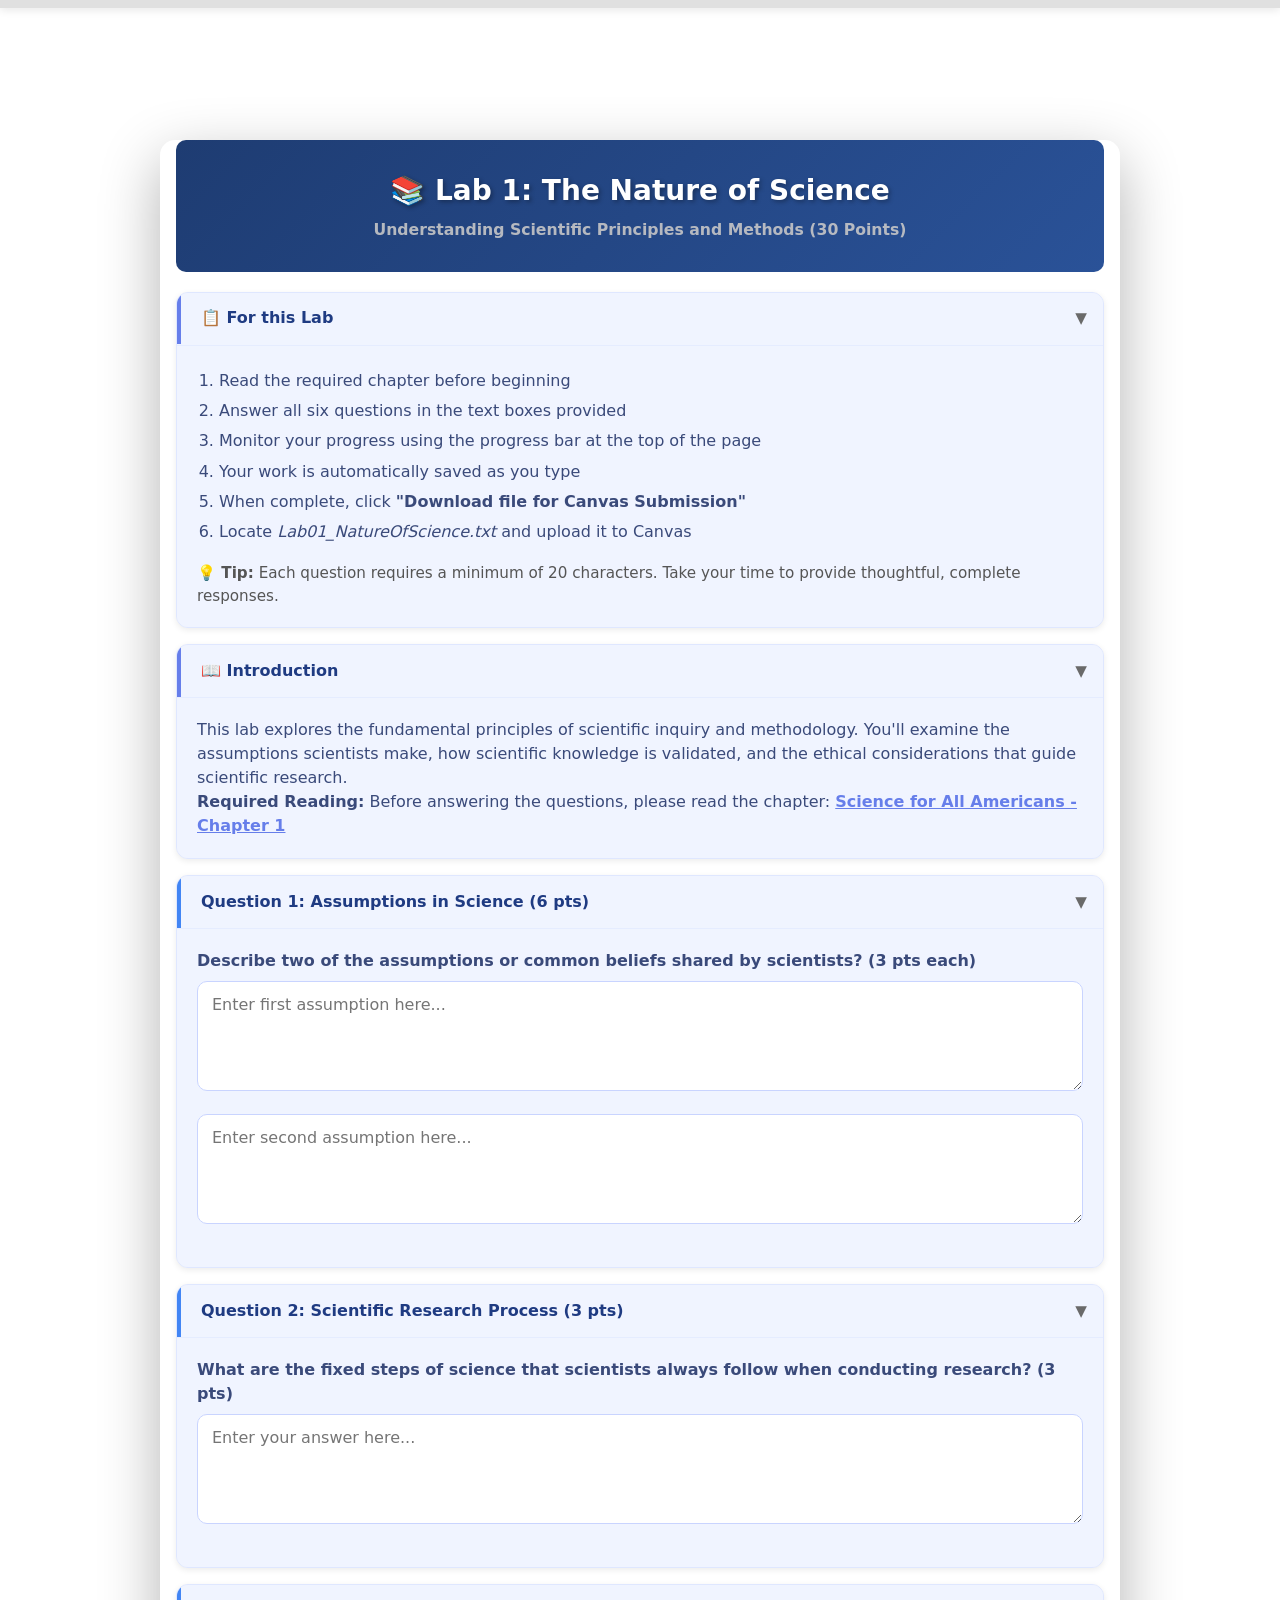
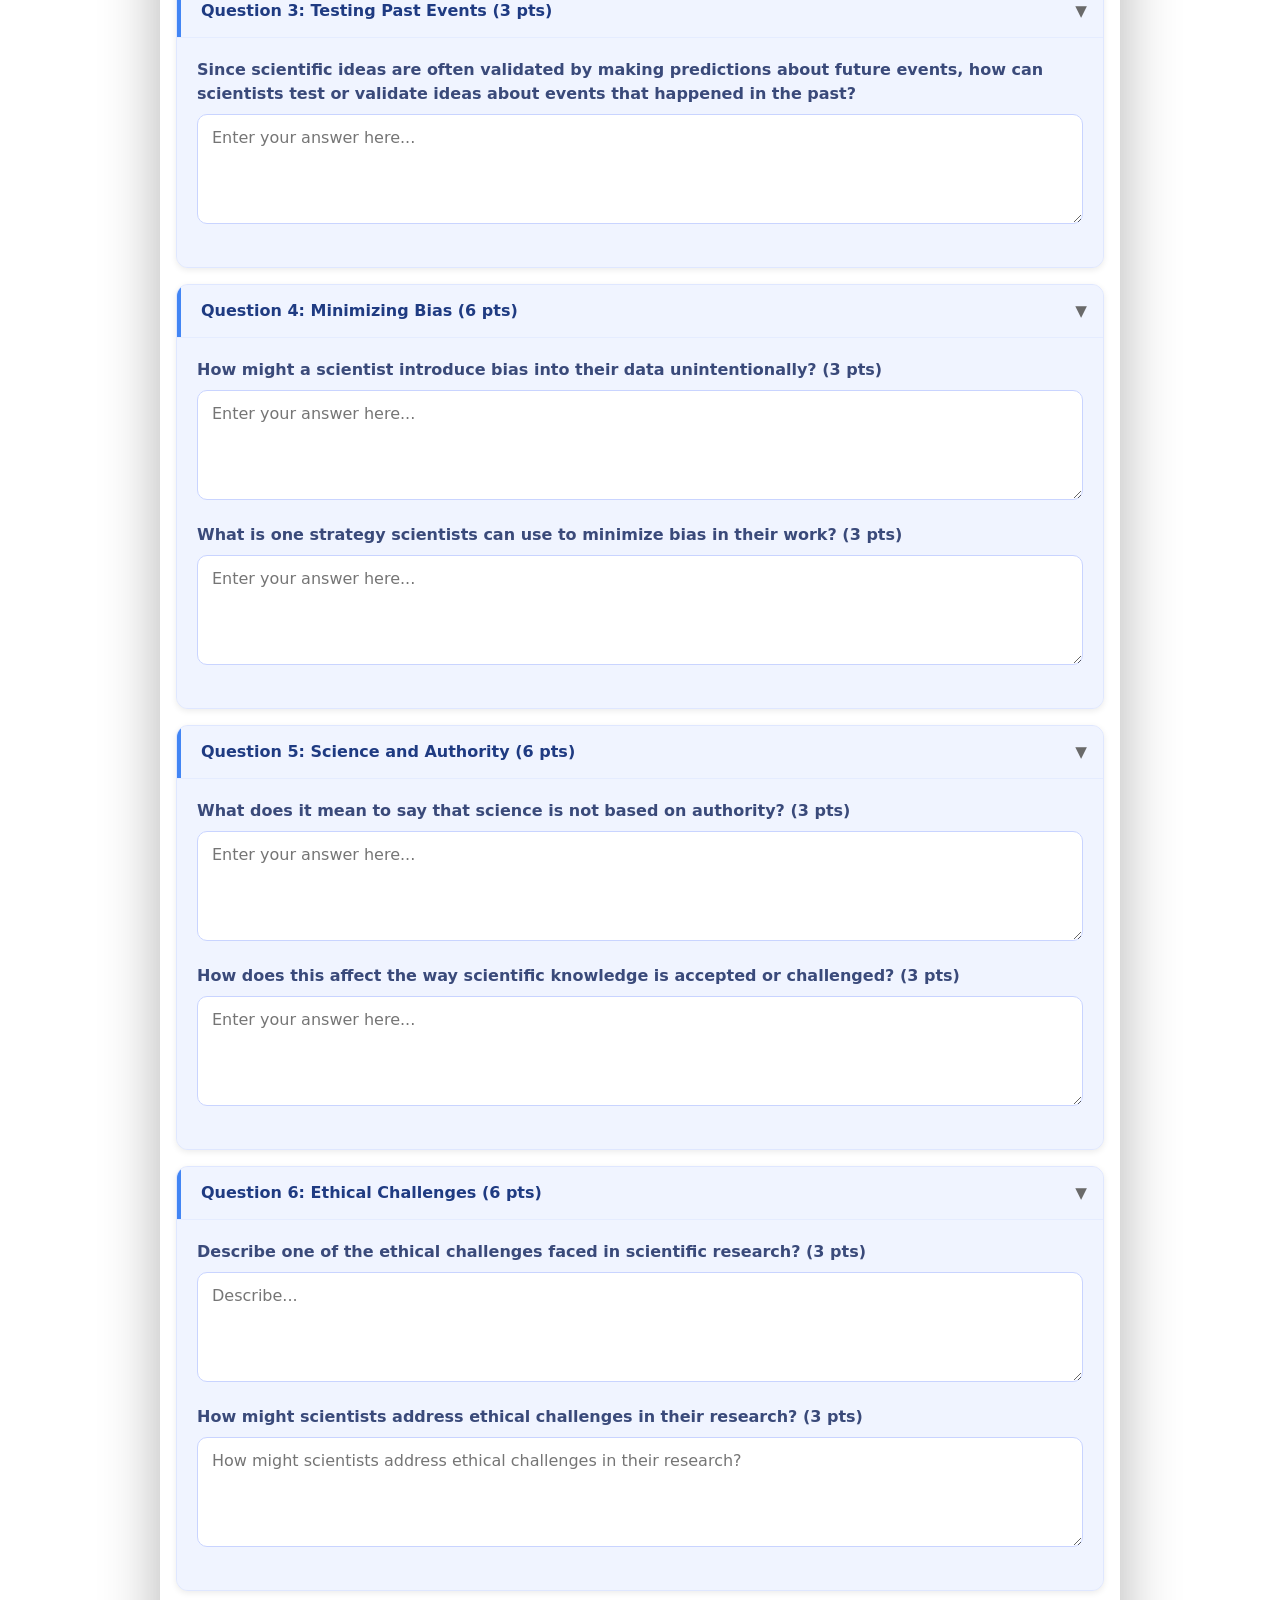
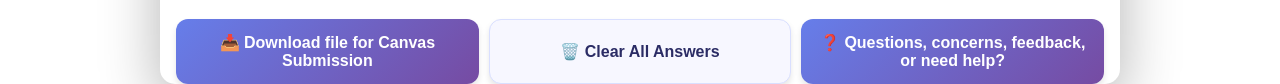
==== commit ee62ddd9: "Update question title from 'Scientific Method' to 'Scientific Research Process'" ====
--- a/web-components/lab01/index.html
+++ b/web-components/lab01/index.html
@@ -353,7 +353,7 @@
               <strong>Required Reading:</strong> Before answering the questions,
               please read the chapter:
               <a
-                href="http://www.project2061.org/publications/sfaa/online/chap1.htm"
+                href="https://www.project2061.org/publications/sfaa/online/chap1.htm"
                 target="_blank"
                 style="color: var(--indigo); font-weight: 800"
               >
@@ -400,7 +400,7 @@
             class="collapsible-header stripe-blue"
             onclick="toggleCollapsible(this)"
           >
-            Question 2: Scientific Method (3 pts)
+            Question 2: Scientific Research Process (3 pts)
           </div>
           <div class="collapsible-content">
             <div class="form-group">
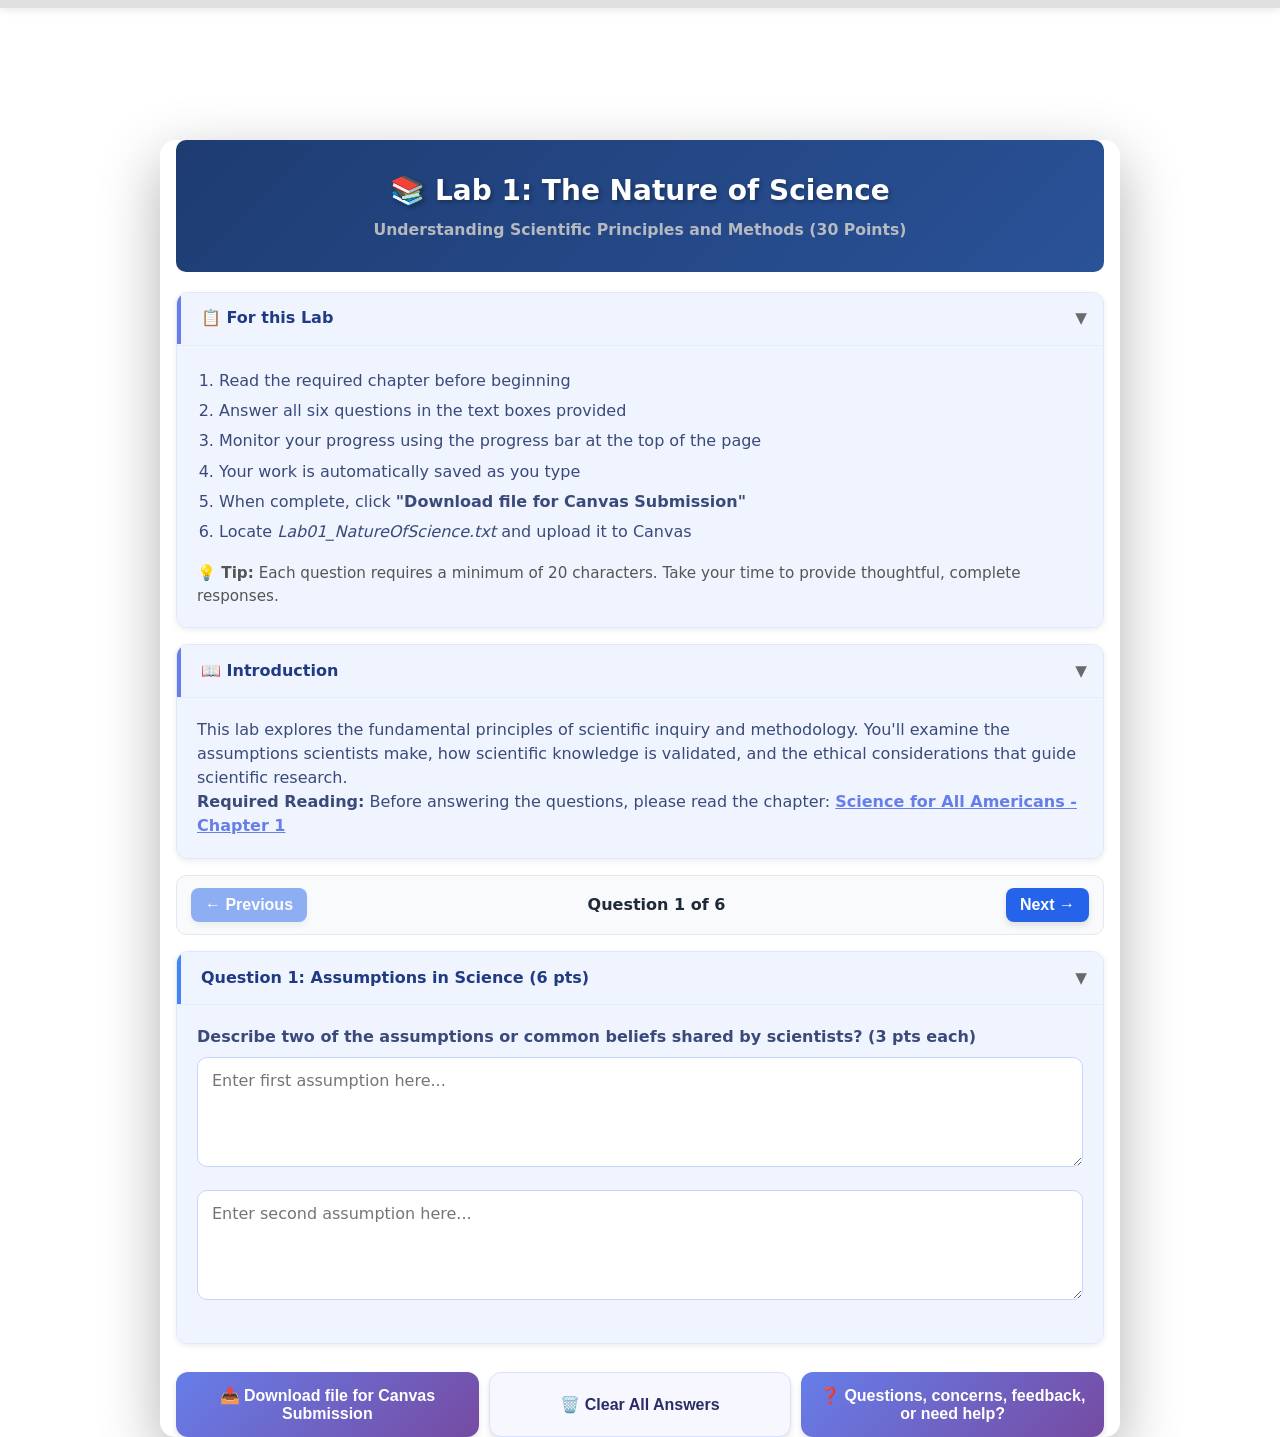
==== commit b464ad0c: "Added question pager functionality." ====
--- a/web-components/lab01/index.html
+++ b/web-components/lab01/index.html
@@ -1,4 +1,4 @@
-<!DOCTYPE html>
+<!doctype html>
 <html lang="en">
   <head>
     <meta charset="UTF-8" />
@@ -46,7 +46,13 @@
       }
       body {
         margin: 0;
-        font-family: system-ui, -apple-system, Segoe UI, Roboto, Inter, Arial,
+        font-family:
+          system-ui,
+          -apple-system,
+          Segoe UI,
+          Roboto,
+          Inter,
+          Arial,
           sans-serif;
         color: var(--ink-700);
         background: #fff;
@@ -175,7 +181,13 @@
         padding: 12px 14px;
         border: 1px solid #c9d4ff;
         border-radius: 10px;
-        font: 16px/1.4 system-ui, -apple-system, Segoe UI, Roboto, Inter, Arial,
+        font:
+          16px/1.4 system-ui,
+          -apple-system,
+          Segoe UI,
+          Roboto,
+          Inter,
+          Arial,
           sans-serif; /* 16px avoids iOS zoom */
         box-sizing: border-box;
         background: #fff;
@@ -222,7 +234,9 @@
         font-size: var(--fs-btn);
         border: none;
         cursor: pointer;
-        transition: transform 0.15s ease, box-shadow 0.15s ease;
+        transition:
+          transform 0.15s ease,
+          box-shadow 0.15s ease;
         min-height: 44px;
       }
       .btn:hover {
@@ -543,7 +557,10 @@
           <button
             type="button"
             class="btn btn-primary"
-            onclick="window.location.href='mailto:JMartinelli@peru.edu?subject=Lab 1 - Question/Feedback&body=Hi Dr. M,%0D%0A%0D%0AI have a question about Lab 1:%0D%0A%0D%0A'"
+            onclick="
+              window.location.href =
+                'mailto:JMartinelli@peru.edu?subject=Lab 1 - Question/Feedback&body=Hi Dr. M,%0D%0A%0D%0AI have a question about Lab 1:%0D%0A%0D%0A'
+            "
           >
             ❓ Questions, concerns, feedback, or need help?
           </button>
@@ -551,6 +568,7 @@
       </form>
     </div>
 
+    <script src="../shared/utils/question-pager.js"></script>
     <script>
       /* ---------- Progress ---------- */
       function updateProgress() {
@@ -662,7 +680,7 @@
           if (empty.length) msg += `Empty fields: ${empty.join(", ")}\n`;
           if (short.length)
             msg += `Fields needing more detail (min 20 chars): ${short.join(
-              ", "
+              ", ",
             )}`;
           alert(msg);
           if (firstBad) {
@@ -707,7 +725,7 @@
         answers.push("POINTS: 3");
         answers.push("TYPE: essay");
         answers.push(
-          "PROMPT: What are the fixed steps of science that scientists always follow?"
+          "PROMPT: What are the fixed steps of science that scientists always follow?",
         );
         answers.push("");
         answers.push("[ANSWER]");
@@ -721,7 +739,7 @@
         answers.push("POINTS: 3");
         answers.push("TYPE: essay");
         answers.push(
-          "PROMPT: How can scientists test or validate ideas about events that happened in the past?"
+          "PROMPT: How can scientists test or validate ideas about events that happened in the past?",
         );
         answers.push("");
         answers.push("[ANSWER]");
@@ -738,7 +756,7 @@
         answers.push("");
         answers.push("[PART_A]");
         answers.push(
-          "How might a scientist introduce bias into their data unintentionally?"
+          "How might a scientist introduce bias into their data unintentionally?",
         );
         answers.push("");
         answers.push(document.getElementById("q4a").value.trim());
@@ -746,7 +764,7 @@
         answers.push("");
         answers.push("[PART_B]");
         answers.push(
-          "What is one strategy scientists can use to minimize bias in their work?"
+          "What is one strategy scientists can use to minimize bias in their work?",
         );
         answers.push("");
         answers.push(document.getElementById("q4b").value.trim());
@@ -762,7 +780,7 @@
         answers.push("");
         answers.push("[PART_A]");
         answers.push(
-          "What does it mean to say that science is not based on authority?"
+          "What does it mean to say that science is not based on authority?",
         );
         answers.push("");
         answers.push(document.getElementById("q5a").value.trim());
@@ -770,7 +788,7 @@
         answers.push("");
         answers.push("[PART_B]");
         answers.push(
-          "How does this affect the way scientific knowledge is accepted or challenged?"
+          "How does this affect the way scientific knowledge is accepted or challenged?",
         );
         answers.push("");
         answers.push(document.getElementById("q5b").value.trim());
@@ -817,7 +835,7 @@
       document.getElementById("clearBtn").addEventListener("click", () => {
         if (
           confirm(
-            "Are you sure you want to clear all fields? This cannot be undone."
+            "Are you sure you want to clear all fields? This cannot be undone.",
           )
         ) {
           const fields = [
